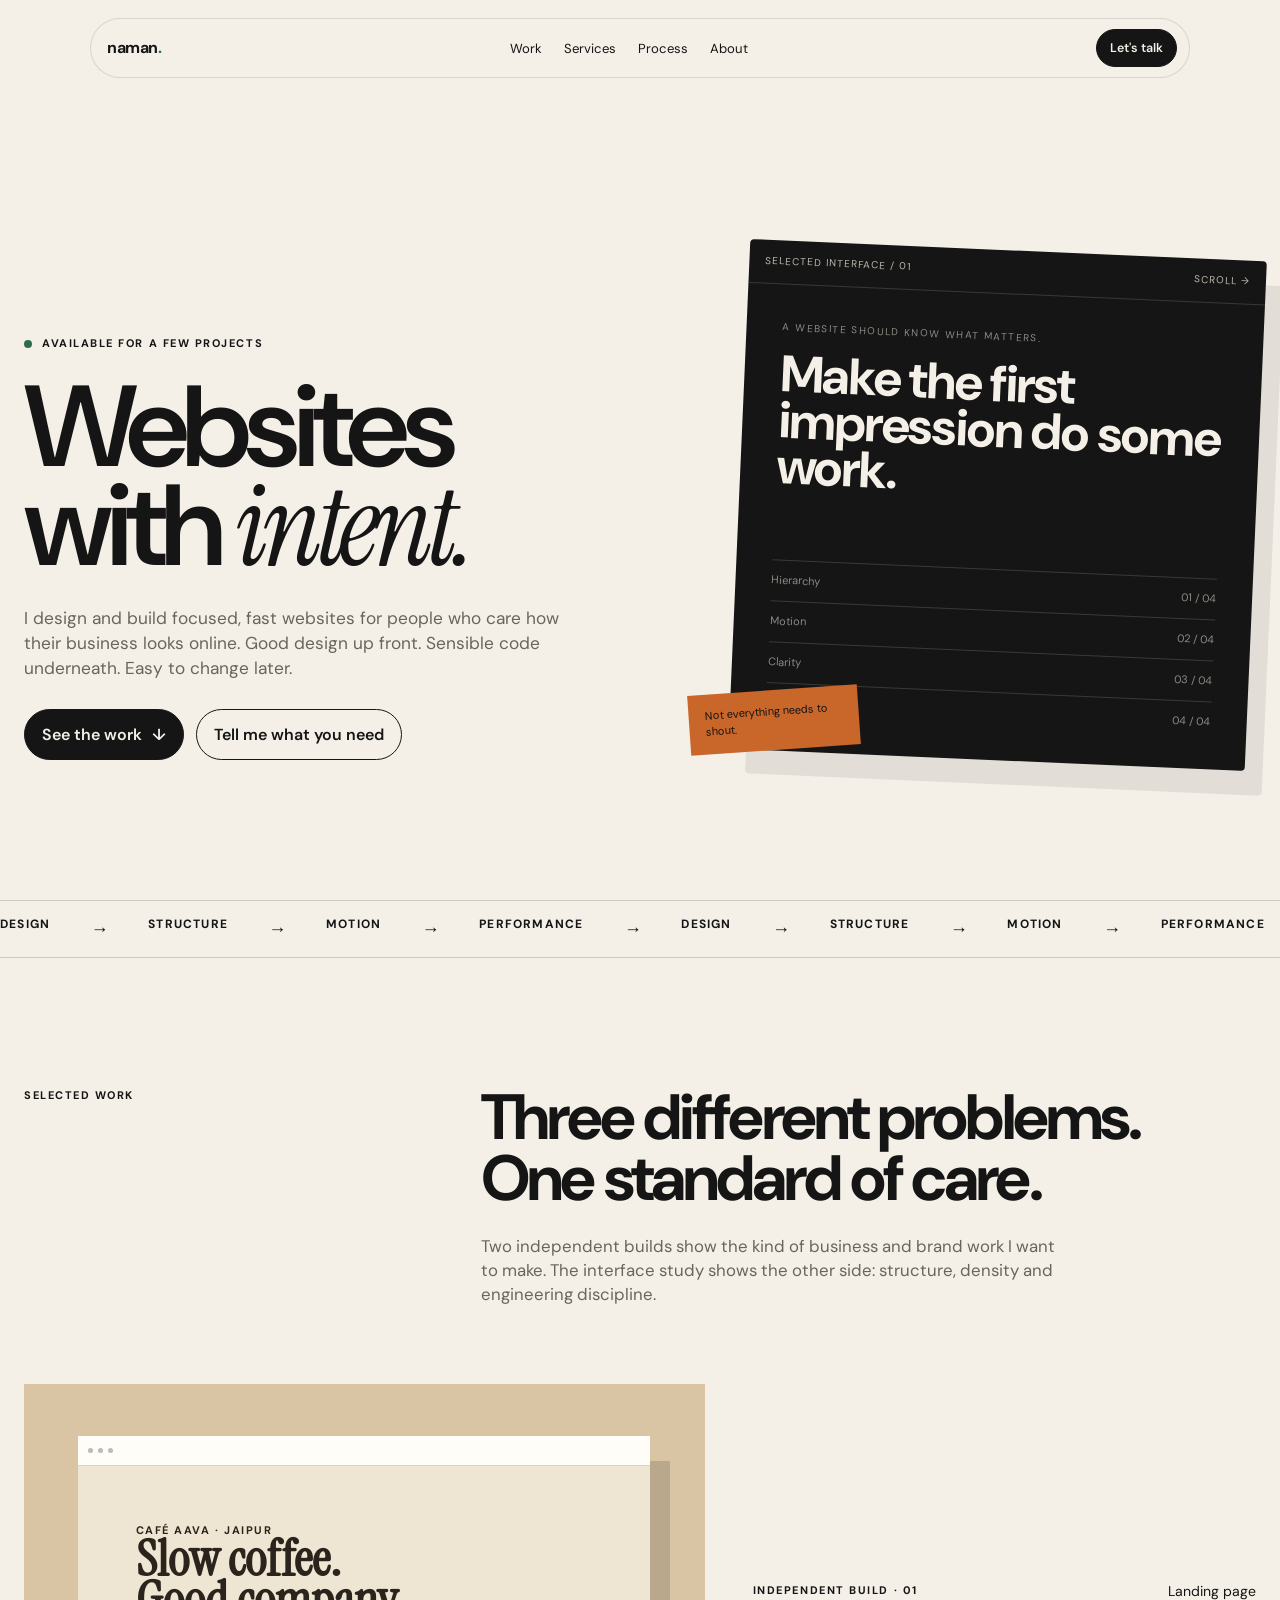
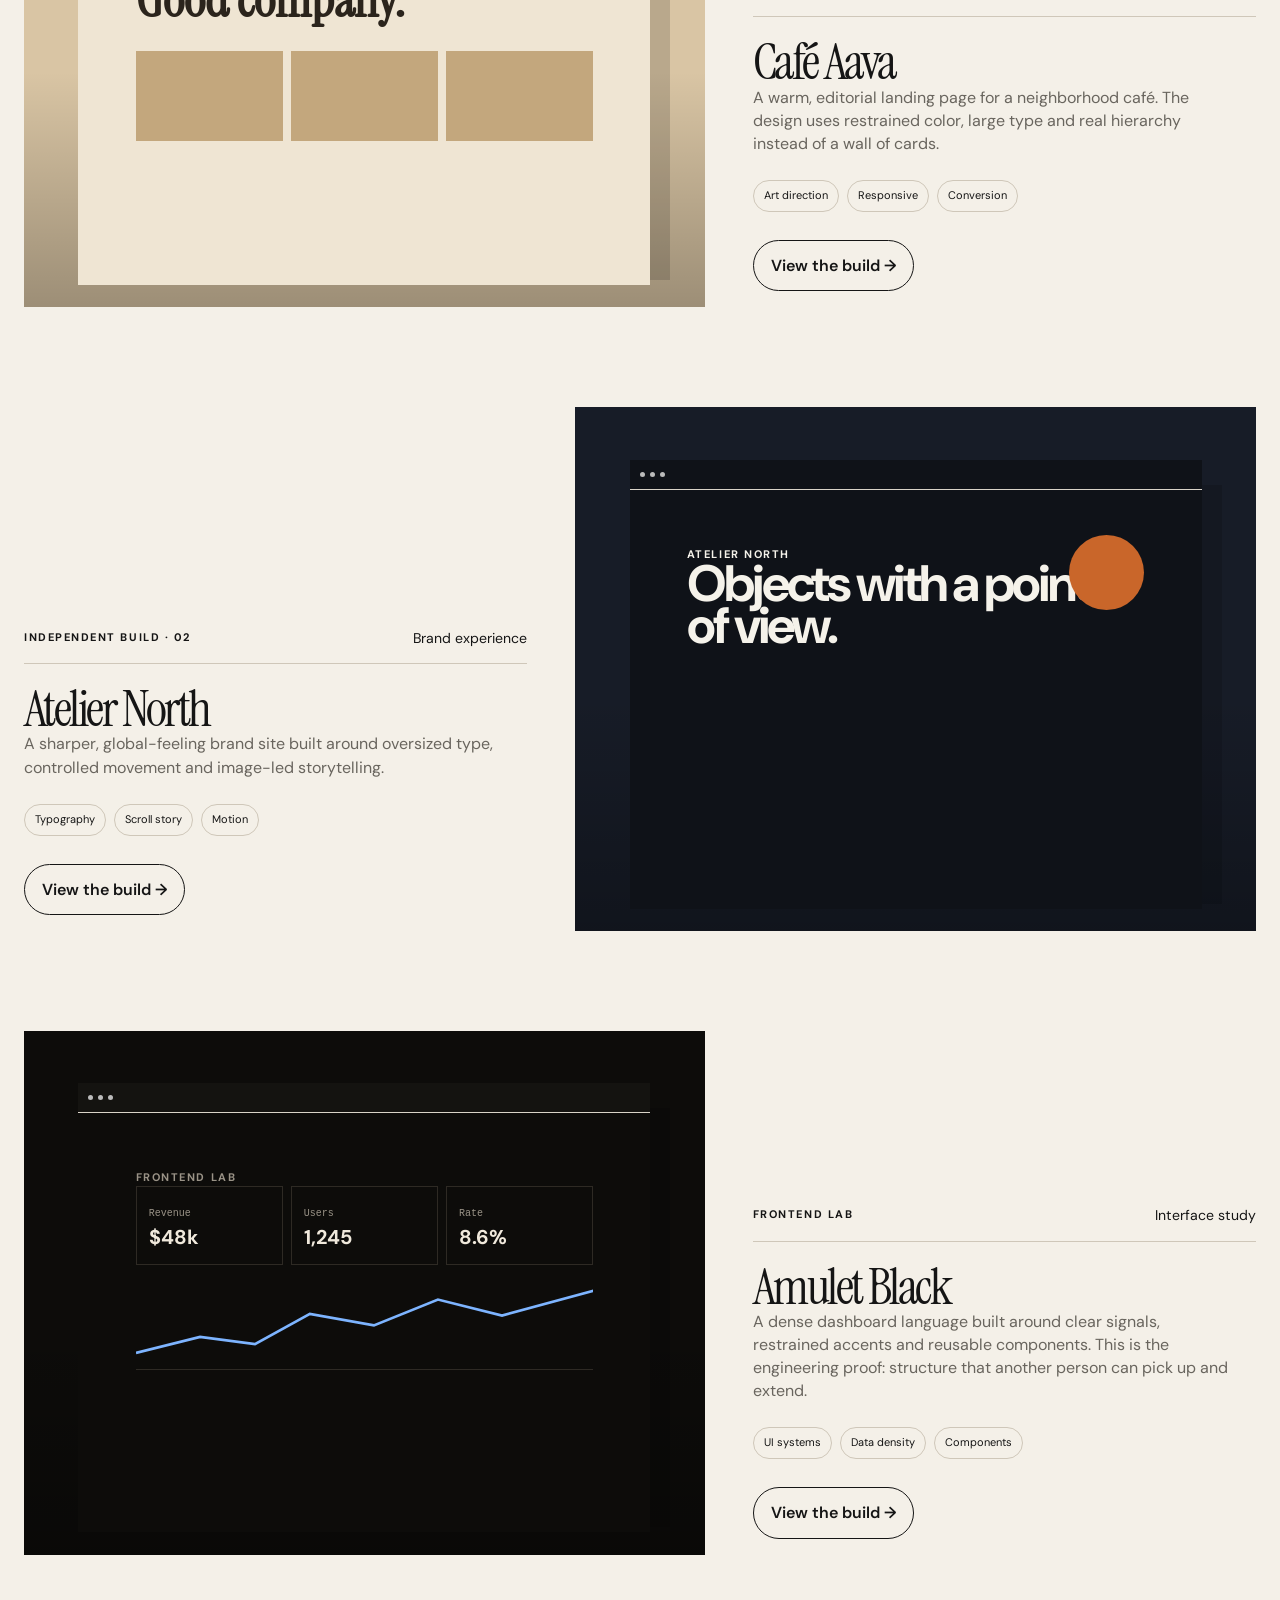
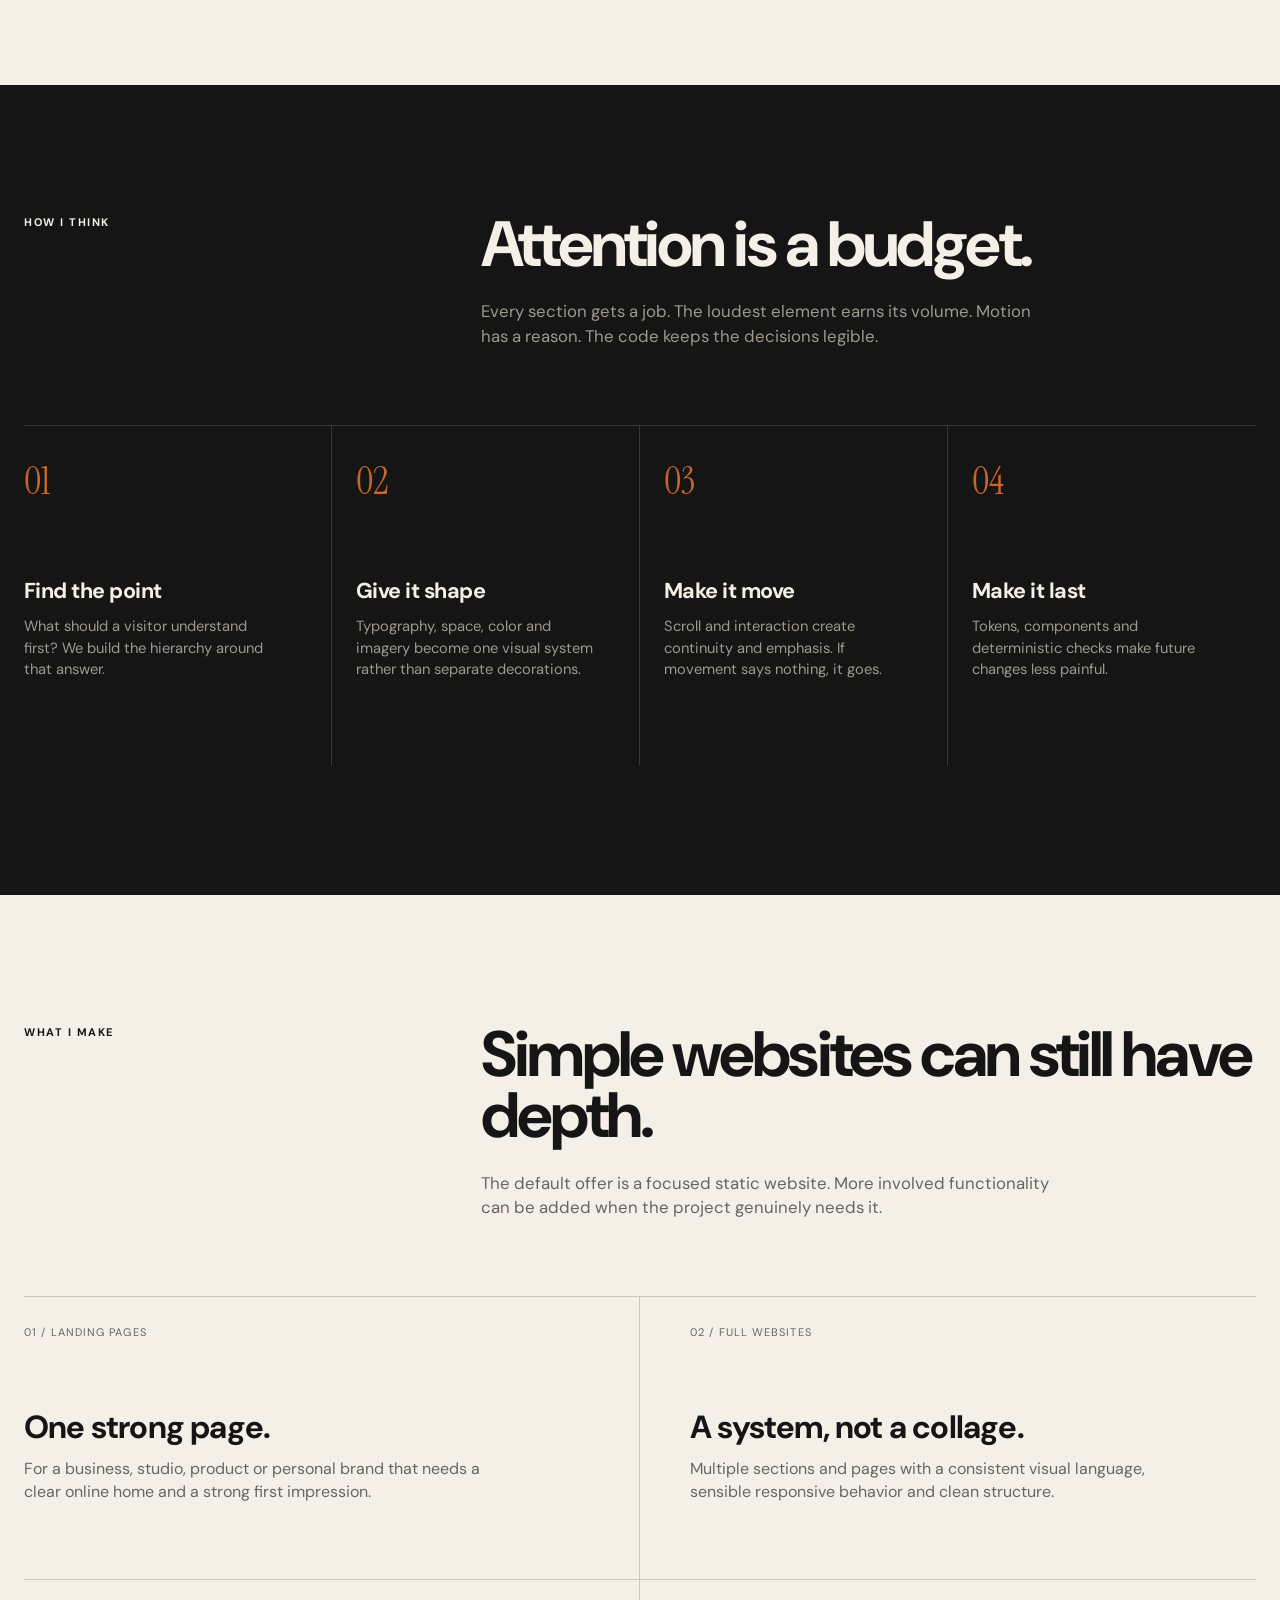
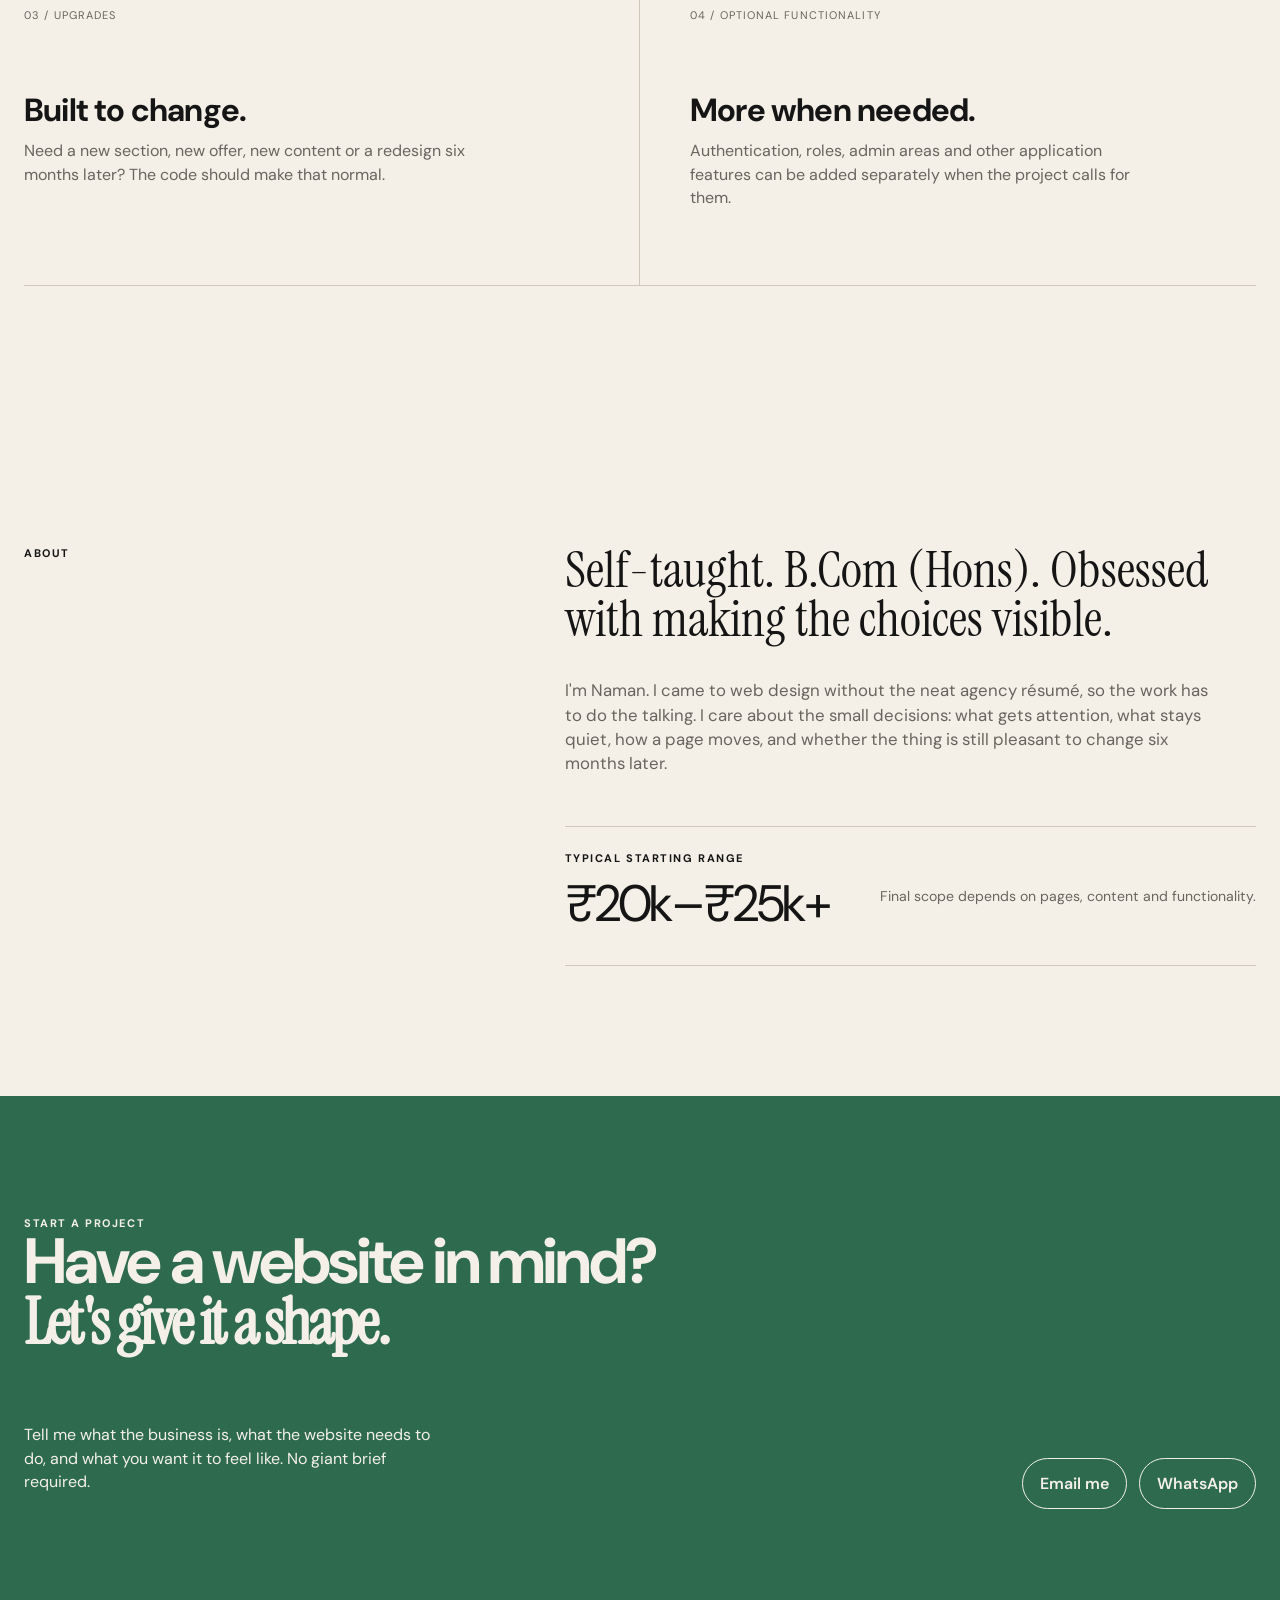
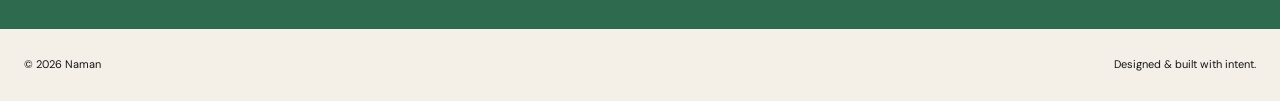
==== index.html @ ff025944 "Adopt portfolio v1; apply green/orange color system, focus styles; drop orb anti-pattern" ====
<!doctype html>
<html lang="en">
<head>
<meta charset="utf-8"><meta name="viewport" content="width=device-width,initial-scale=1">
<meta name="description" content="Naman designs and builds modern websites for real businesses.">
<title>Naman — Websites with intent.</title>
<link rel="stylesheet" href="assets/site.css">
</head>
<body>
<nav class="nav">
  <a class="brand" href="#">naman<span>.</span></a>
  <div class="nav-links"><a href="#work">Work</a><a href="#services">Services</a><a href="#process">Process</a><a href="#about">About</a></div>
  <a class="btn fill nav-cta" href="#contact">Let's talk</a>
</nav>

<main>
<section class="hero">
  <div class="container hero-grid">
    <div class="hero-copy reveal">
      <div class="hero-kicker eyebrow"><span class="kicker-dot"></span> Available for a few projects</div>
      <div class="display">Websites with <em class="serif">intent.</em></div>
      <p>I design and build focused, fast websites for people who care how their business looks online. Good design up front. Sensible code underneath. Easy to change later.</p>
      <div class="hero-actions"><a class="btn fill" href="#work">See the work <span>↓</span></a><a class="btn" href="#contact">Tell me what you need</a></div>
    </div>
    <div class="hero-art reveal">
      <div class="art-frame">
        <div class="art-top"><span>Selected interface / 01</span><span>scroll →</span></div>
        <div class="art-main">
          <div class="tiny">A website should know what matters.</div>
          <h3>Make the first impression do some work.</h3>
          <div class="art-line"></div><div class="art-row"><span>Hierarchy</span><span>01 / 04</span></div>
          <div class="art-line"></div><div class="art-row"><span>Motion</span><span>02 / 04</span></div>
          <div class="art-line"></div><div class="art-row"><span>Clarity</span><span>03 / 04</span></div>
          <div class="art-line"></div><div class="art-row"><span>Maintainability</span><span>04 / 04</span></div>
        </div>
        </div>
      <div class="art-note">Not everything needs to shout.</div>
    </div>
  </div>
</section>

<div class="marquee"><div class="marquee-track">
<strong>Design</strong><i>→</i><strong>Structure</strong><i>→</i><strong>Motion</strong><i>→</i><strong>Performance</strong><i>→</i><strong>Design</strong><i>→</i><strong>Structure</strong><i>→</i><strong>Motion</strong><i>→</i><strong>Performance</strong><i>→</i>
</div></div>

<section id="work" class="section">
  <div class="container">
    <div class="section-head reveal">
      <div><div class="eyebrow">Selected work</div></div>
      <div><h2>Three different problems. One standard of care.</h2><p>Two independent builds show the kind of business and brand work I want to make. The interface study shows the other side: structure, density and engineering discipline.</p></div>
    </div>

    <div class="work-list">
      <article class="work reveal">
        <div class="work-visual cafe">
          <div class="browser">
            <div class="browser-top"><b></b><b></b><b></b></div>
            <div class="browser-body">
              <div class="eyebrow">Café Aava · Jaipur</div>
              <h4>Slow coffee.<br>Good company.</h4>
              <div class="cafe-card-row"><div class="cafe-card"></div><div class="cafe-card"></div><div class="cafe-card"></div></div>
            </div>
          </div>
        </div>
        <div>
          <div class="work-meta"><span class="eyebrow">Independent build · 01</span><span class="small">Landing page</span></div>
          <div class="work-title serif">Café Aava</div>
          <p class="work-copy">A warm, editorial landing page for a neighborhood café. The design uses restrained color, large type and real hierarchy instead of a wall of cards.</p>
          <div class="work-tags"><span class="tag">Art direction</span><span class="tag">Responsive</span><span class="tag">Conversion</span></div>
          <p style="margin-top:28px"><a class="btn" href="showcases/cafe-aava/">View the build →</a></p>
        </div>
      </article>

      <article class="work reveal">
        <div class="work-visual atelier">
          <div class="browser">
            <div class="browser-top"><b></b><b></b><b></b></div>
            <div class="browser-body">
              <div class="eyebrow">Atelier North</div>
              <h4>Objects with a point of view.</h4>
              <div class="atelier-shape"></div>
            </div>
          </div>
        </div>
        <div>
          <div class="work-meta"><span class="eyebrow">Independent build · 02</span><span class="small">Brand experience</span></div>
          <div class="work-title serif">Atelier North</div>
          <p class="work-copy">A sharper, global-feeling brand site built around oversized type, controlled movement and image-led storytelling.</p>
          <div class="work-tags"><span class="tag">Typography</span><span class="tag">Scroll story</span><span class="tag">Motion</span></div>
          <p style="margin-top:28px"><a class="btn" href="showcases/atelier-north/">View the build →</a></p>
        </div>
      </article>

      <article class="work reveal">
        <div class="work-visual lab">
          <div class="browser">
            <div class="browser-top"><b></b><b></b><b></b></div>
            <div class="browser-body">
              <div class="eyebrow" style="color:#9a9387">Frontend Lab</div>
              <div class="kpi-row"><div class="kpi"><span>Revenue</span><b>$48k</b></div><div class="kpi"><span>Users</span><b>1,245</b></div><div class="kpi"><span>Rate</span><b>8.6%</b></div></div>
              <div class="chart"><svg viewBox="0 0 500 100" preserveAspectRatio="none"><polyline points="0,82 70,64 130,72 190,38 260,51 330,22 400,40 500,12" fill="none" stroke="#7db4ff" stroke-width="3"/></svg></div>
            </div>
          </div>
        </div>
        <div>
          <div class="work-meta"><span class="eyebrow">Frontend Lab</span><span class="small">Interface study</span></div>
          <div class="work-title serif">Amulet Black</div>
          <p class="work-copy">A dense dashboard language built around clear signals, restrained accents and reusable components. This is the engineering proof: structure that another person can pick up and extend.</p>
          <div class="work-tags"><span class="tag">UI systems</span><span class="tag">Data density</span><span class="tag">Components</span></div>
          <p style="margin-top:28px"><a class="btn" href="showcases/frontend-lab/">View the build →</a></p>
        </div>
      </article>
    </div>
  </div>
</section>

<section class="process">
  <div class="container">
    <div class="section-head reveal"><div><div class="eyebrow">How I think</div></div><div><h2>Attention is a budget.</h2><p>Every section gets a job. The loudest element earns its volume. Motion has a reason. The code keeps the decisions legible.</p></div></div>
    <div class="process-grid stagger">
      <div class="process-step"><div class="process-no">01</div><h3>Find the point</h3><p>What should a visitor understand first? We build the hierarchy around that answer.</p></div>
      <div class="process-step"><div class="process-no">02</div><h3>Give it shape</h3><p>Typography, space, color and imagery become one visual system rather than separate decorations.</p></div>
      <div class="process-step"><div class="process-no">03</div><h3>Make it move</h3><p>Scroll and interaction create continuity and emphasis. If movement says nothing, it goes.</p></div>
      <div class="process-step"><div class="process-no">04</div><h3>Make it last</h3><p>Tokens, components and deterministic checks make future changes less painful.</p></div>
    </div>
  </div>
</section>

<section id="services" class="section">
  <div class="container">
    <div class="section-head reveal"><div><div class="eyebrow">What I make</div></div><div><h2>Simple websites can still have depth.</h2><p>The default offer is a focused static website. More involved functionality can be added when the project genuinely needs it.</p></div></div>
    <div class="services reveal">
      <div class="service"><div class="service-index">01 / LANDING PAGES</div><h3>One strong page.</h3><p>For a business, studio, product or personal brand that needs a clear online home and a strong first impression.</p></div>
      <div class="service"><div class="service-index">02 / FULL WEBSITES</div><h3>A system, not a collage.</h3><p>Multiple sections and pages with a consistent visual language, sensible responsive behavior and clean structure.</p></div>
      <div class="service"><div class="service-index">03 / UPGRADES</div><h3>Built to change.</h3><p>Need a new section, new offer, new content or a redesign six months later? The code should make that normal.</p></div>
      <div class="service"><div class="service-index">04 / OPTIONAL FUNCTIONALITY</div><h3>More when needed.</h3><p>Authentication, roles, admin areas and other application features can be added separately when the project calls for them.</p></div>
    </div>
  </div>
</section>

<section id="about" class="section">
  <div class="container about reveal">
    <div><div class="eyebrow">About</div></div>
    <div>
      <div class="about-note">Self-taught. B.Com (Hons). Obsessed with making the choices visible.</div>
      <p style="margin-top:35px;max-width:650px;color:var(--muted);font-size:1.05rem">I'm Naman. I came to web design without the neat agency résumé, so the work has to do the talking. I care about the small decisions: what gets attention, what stays quiet, how a page moves, and whether the thing is still pleasant to change six months later.</p>
      <div class="pricing-line"><div><div class="eyebrow">Typical starting range</div><div class="price">₹20k–₹25k+</div></div><div class="small muted">Final scope depends on pages, content and functionality.</div></div>
    </div>
  </div>
</section>

<section id="contact" class="contact">
  <div class="container">
    <div class="eyebrow">Start a project</div>
    <h2>Have a website in mind?<br><span class="serif">Let's give it a shape.</span></h2>
    <div class="contact-row">
      <p>Tell me what the business is, what the website needs to do, and what you want it to feel like. No giant brief required.</p>
      <div class="hero-actions"><a class="btn" href="mailto:YOUR_EMAIL@example.com">Email me</a><a class="btn" href="https://wa.me/YOUR_NUMBER">WhatsApp</a></div>
    </div>
  </div>
</section>
</main>
<footer class="footer container"><span>© 2026 Naman</span><span>Designed & built with intent.</span></footer>
<script src="assets/site.js"></script>
</body></html>
---- assets/site.css ----
@import url('https://fonts.googleapis.com/css2?family=DM+Sans:wght@400;500;600;700&family=Instrument+Serif:ital@0;1&display=swap');

:root{
  --paper:#f4f0e8;
  --paper-2:#ebe5da;
  --ink:#151515;
  --muted:#69655e;
  --line:#cfc7b9;
  --accent:#2e6b4e;      /* green — primary accent */
  --accent-2:#c9662a;   /* orange — reserved for small, primary moments */
  
  
  --white:#fffdf8;
  --max:1240px;
  --ease:cubic-bezier(.22,1,.36,1);
}

*{box-sizing:border-box}
html{scroll-behavior:smooth}
body{margin:0;background:var(--paper);color:var(--ink);font-family:"DM Sans",system-ui,sans-serif;line-height:1.45}
body::selection{background:var(--ink);color:var(--paper)}
a{color:inherit;text-decoration:none}
img{max-width:100%;display:block}
button{font:inherit}
.container{width:min(calc(100% - 48px),var(--max));margin:auto}
.eyebrow{font-size:11px;letter-spacing:.14em;text-transform:uppercase;font-weight:700}
.serif{font-family:"Instrument Serif",Georgia,serif}
.display{font-size:clamp(4rem,9vw,9rem);line-height:.86;letter-spacing:-.055em;font-weight:600}
.display em{font-weight:400}
h1,h2,h3,p{margin-top:0}
h2{font-size:clamp(2.3rem,5vw,5rem);line-height:.95;letter-spacing:-.045em;margin-bottom:24px}
h3{font-size:1.35rem;line-height:1.05;letter-spacing:-.025em}
.muted{color:var(--muted)}
.small{font-size:.88rem}
.rule{height:1px;background:var(--line)}
.btn{display:inline-flex;align-items:center;gap:10px;padding:13px 17px;border:1px solid var(--ink);border-radius:999px;font-weight:600;transition:transform .35s var(--ease),background .35s,color .35s}
.btn:hover{transform:translateY(-3px);background:var(--ink);color:var(--paper)}
.btn.fill{background:var(--ink);color:var(--paper)}
.btn.fill:hover{background:var(--accent);border-color:var(--accent)}
.nav{position:fixed;z-index:50;top:18px;left:50%;transform:translateX(-50%);width:min(calc(100% - 32px),1100px);display:flex;align-items:center;justify-content:space-between;padding:10px 12px 10px 16px;background:rgba(244,240,232,.82);backdrop-filter:blur(14px);border:1px solid rgba(21,21,21,.12);border-radius:999px}
.brand{font-weight:700;letter-spacing:-.03em}
.brand span{color:var(--accent)}
.nav-links{display:flex;gap:22px;font-size:.82rem}
.nav-links a{position:relative}
.nav-links a::after{content:"";position:absolute;left:0;right:100%;bottom:-4px;height:1px;background:currentColor;transition:right .35s var(--ease)}
.nav-links a:hover::after{right:0}
.nav-cta{padding:9px 13px;font-size:.78rem}

.hero{min-height:100svh;display:grid;align-items:end;padding:150px 0 70px;position:relative;overflow:hidden}
.hero-grid{display:grid;grid-template-columns:1.05fr .95fr;gap:60px;align-items:end}
.hero-copy{max-width:790px}
.hero-kicker{display:flex;align-items:center;gap:10px;margin-bottom:26px}
.kicker-dot{width:8px;height:8px;border-radius:50%;background:var(--accent)}
.hero-copy p{max-width:560px;font-size:1.08rem;color:var(--muted);margin:30px 0 28px}
.hero-actions{display:flex;gap:12px;flex-wrap:wrap}
.hero-art{min-height:540px;position:relative}
.art-frame{position:absolute;inset:30px 0 0 40px;background:var(--ink);border-radius:4px;transform:rotate(2.5deg);overflow:hidden;box-shadow:18px 24px 0 rgba(21,21,21,.08)}
.art-frame::before{content:"";position:absolute;inset:0;background:linear-gradient(120deg,transparent 25%,rgba(255,255,255,.08) 45%,transparent 65%);transform:translateX(-100%);animation:sheen 7s infinite}
@keyframes sheen{45%,100%{transform:translateX(120%)}}
.art-top{height:44px;border-bottom:1px solid #383838;display:flex;align-items:center;justify-content:space-between;padding:0 16px;color:#bdb8ad;font-size:10px;letter-spacing:.1em;text-transform:uppercase}
.art-main{padding:36px}
.art-main .tiny{color:#8d8a83;font-size:10px;letter-spacing:.14em;text-transform:uppercase}
.art-main h3{color:#f4f0e8;font-size:clamp(2rem,4vw,4.2rem);line-height:.9;margin:16px 0 70px;max-width:460px}
.art-line{height:1px;background:#3a3936;margin:12px 0}
.art-row{display:flex;justify-content:space-between;color:#8d8a83;font-size:11px}
.art-note{position:absolute;left:-10px;bottom:10px;background:var(--accent-2);padding:14px 16px;font-size:11px;max-width:170px;transform:rotate(-4deg)}

.marquee{border-top:1px solid var(--line);border-bottom:1px solid var(--line);overflow:hidden;white-space:nowrap}
.marquee-track{display:inline-flex;gap:40px;padding:15px 0;animation:marquee 22s linear infinite}
.marquee strong{font-size:12px;letter-spacing:.1em;text-transform:uppercase}
.marquee i{font-family:"Instrument Serif";font-size:18px}
@keyframes marquee{to{transform:translateX(-50%)}}

.section{padding:130px 0}
.section-head{display:grid;grid-template-columns:.7fr 1.3fr;gap:40px;margin-bottom:60px}
.section-head p{max-width:580px;color:var(--muted);font-size:1.05rem}
.work-list{display:grid;gap:100px}
.work{display:grid;grid-template-columns:1.15fr .85fr;gap:48px;align-items:end}
.work:nth-child(even){grid-template-columns:.85fr 1.15fr}
.work:nth-child(even) .work-visual{order:2}
.work-visual{aspect-ratio:1.3/1;background:var(--ink);position:relative;overflow:hidden}
.work-visual.cafe{background:#d9c5a4}
.work-visual.atelier{background:#171c27}
.work-visual.lab{background:#0d0c0a}
.work-visual::after{content:"";position:absolute;inset:0;background:linear-gradient(to bottom,transparent 55%,rgba(0,0,0,.28))}
.work-meta{display:flex;justify-content:space-between;align-items:center;border-bottom:1px solid var(--line);padding-bottom:15px;margin-bottom:22px}
.work-title{font-size:clamp(2rem,4vw,4.2rem);line-height:.9;letter-spacing:-.05em}
.work-copy{max-width:480px;color:var(--muted)}
.work-tags{display:flex;gap:8px;flex-wrap:wrap;margin-top:25px}
.tag{border:1px solid var(--line);padding:7px 10px;font-size:11px;border-radius:999px}
.browser{position:absolute;inset:10% 8%;background:var(--white);box-shadow:20px 25px 0 rgba(0,0,0,.15);z-index:2}
.browser-top{height:30px;border-bottom:1px solid #d9d3c8;display:flex;align-items:center;gap:5px;padding:0 10px}
.browser-top b{width:5px;height:5px;border-radius:50%;background:#bbb}
.browser-body{padding:10%}
.cafe .browser-body{background:#efe5d3;height:100%;color:#2b241c}
.cafe .browser-body h4{font-family:"Instrument Serif";font-size:clamp(2.2rem,4vw,4.5rem);line-height:.8;max-width:300px;margin:0 0 30px}
.cafe-card-row{display:grid;grid-template-columns:repeat(3,1fr);gap:8px}
.cafe-card{height:90px;background:#c3a77d}
.atelier .browser{background:#0f1218;color:#f5f2ea}
.atelier .browser-body{height:100%;background:#0f1218}
.atelier .browser-body h4{font-size:clamp(2.2rem,4vw,4.5rem);line-height:.82;letter-spacing:-.06em;max-width:420px;margin:0 0 25px}
.atelier-shape{width:75px;height:75px;border-radius:50%;background:var(--accent-2);position:absolute;right:10%;top:18%}
.lab .browser{background:#141310;color:#f0e9dc}
.lab .browser-body{height:100%;background:#0d0c0a}
.kpi-row{display:grid;grid-template-columns:repeat(3,1fr);gap:8px}
.kpi{border:1px solid #2e2a24;padding:12px}.kpi b{display:block;font-size:20px}.kpi span{font:10px monospace;color:#9a9387}
.chart{height:90px;border-bottom:1px solid #2e2a24;position:relative;margin-top:15px}
.chart svg{width:100%;height:100%}

.process{background:var(--ink);color:var(--paper);padding:130px 0}
.process .section-head p,.process .muted{color:#9d998f}
.process-grid{display:grid;grid-template-columns:repeat(4,1fr);border-top:1px solid #3a3834}
.process-step{padding:28px 24px 70px 0;border-right:1px solid #3a3834}
.process-step:not(:first-child){padding-left:24px}
.process-step:last-child{border-right:0}
.process-no{font-family:"Instrument Serif";font-size:2.4rem;color:var(--accent-2);margin-bottom:70px}
.process-step h3{margin-bottom:14px}
.process-step p{color:#9d998f;font-size:.92rem;max-width:240px}

.services{display:grid;grid-template-columns:1fr 1fr;border-top:1px solid var(--line)}
.service{padding:28px 0 60px;border-bottom:1px solid var(--line)}
.service:nth-child(odd){padding-right:50px;border-right:1px solid var(--line)}
.service:nth-child(even){padding-left:50px}
.service-index{font-size:11px;letter-spacing:.1em;color:var(--muted);margin-bottom:70px}
.service h3{font-size:2rem;margin-bottom:12px}
.service p{max-width:460px;color:var(--muted)}

.about{display:grid;grid-template-columns:.8fr 1.2fr;gap:80px;align-items:start}
.about-note{font-family:"Instrument Serif";font-size:clamp(2rem,4vw,4rem);line-height:.95}
.pricing-line{margin-top:50px;padding:24px 0;border-top:1px solid var(--line);border-bottom:1px solid var(--line);display:flex;justify-content:space-between;gap:30px;align-items:center}
.price{font-size:clamp(2rem,4vw,3.5rem);letter-spacing:-.05em}

.contact{background:var(--accent);color:var(--paper);padding:120px 0}
.contact h2{max-width:900px}
.contact-row{display:flex;justify-content:space-between;align-items:end;gap:30px;margin-top:70px}
.contact-row p{max-width:430px}
.contact .btn{border-color:var(--paper)}
.contact .btn:hover{background:var(--paper);color:var(--accent)}

.footer{padding:28px 0;font-size:11px;display:flex;justify-content:space-between;gap:20px}

.reveal{opacity:0;transform:translateY(28px);transition:opacity .8s var(--ease),transform .8s var(--ease)}
.reveal.in{opacity:1;transform:none}
.stagger>*{opacity:0;transform:translateY(20px);transition:opacity .7s var(--ease),transform .7s var(--ease)}
.stagger.in>*{opacity:1;transform:none}
.stagger.in>*:nth-child(2){transition-delay:.08s}.stagger.in>*:nth-child(3){transition-delay:.16s}.stagger.in>*:nth-child(4){transition-delay:.24s}

@media (max-width:900px){
  .nav-links{display:none}
  .container{width:min(calc(100% - 30px),var(--max))}
  .hero{padding-top:120px}
  .hero-grid,.work,.work:nth-child(even),.section-head,.about{grid-template-columns:1fr;gap:40px}
  .hero-art{min-height:430px}
  .work:nth-child(even) .work-visual{order:initial}
  .process-grid{grid-template-columns:1fr 1fr}
  .process-step{border-bottom:1px solid #3a3834}
  .process-step:nth-child(2){border-right:0}
  .services{grid-template-columns:1fr}
  .service:nth-child(odd),.service:nth-child(even){padding:28px 0 50px;border-right:0}
  .contact-row{align-items:start;flex-direction:column}
}
@media (max-width:600px){
  .display{font-size:clamp(3.6rem,17vw,6rem)}
  .section,.process,.contact{padding:90px 0}
  .hero-art{min-height:350px}
  .art-main{padding:24px}.art-main h3{margin-bottom:50px}
  .work-list{gap:75px}
  .process-grid{grid-template-columns:1fr}
  .process-step,.process-step:not(:first-child){padding:22px 0 45px;border-right:0}
  .process-no{margin-bottom:45px}
  .pricing-line{align-items:start;flex-direction:column}
  .footer{flex-direction:column}
}
@media (prefers-reduced-motion:reduce){
  html{scroll-behavior:auto}
  *,*::before,*::after{animation-duration:.01ms!important;animation-iteration-count:1!important;transition-duration:.01ms!important}
  .reveal,.stagger>*{opacity:1;transform:none}
}

/* Accessibility — keyboard visibility (WCAG 2.2 focus appearance) */
:focus-visible{outline:2px solid var(--accent);outline-offset:3px;border-radius:2px}
.contact :focus-visible,.btn.fill:focus-visible{outline-color:var(--paper)}
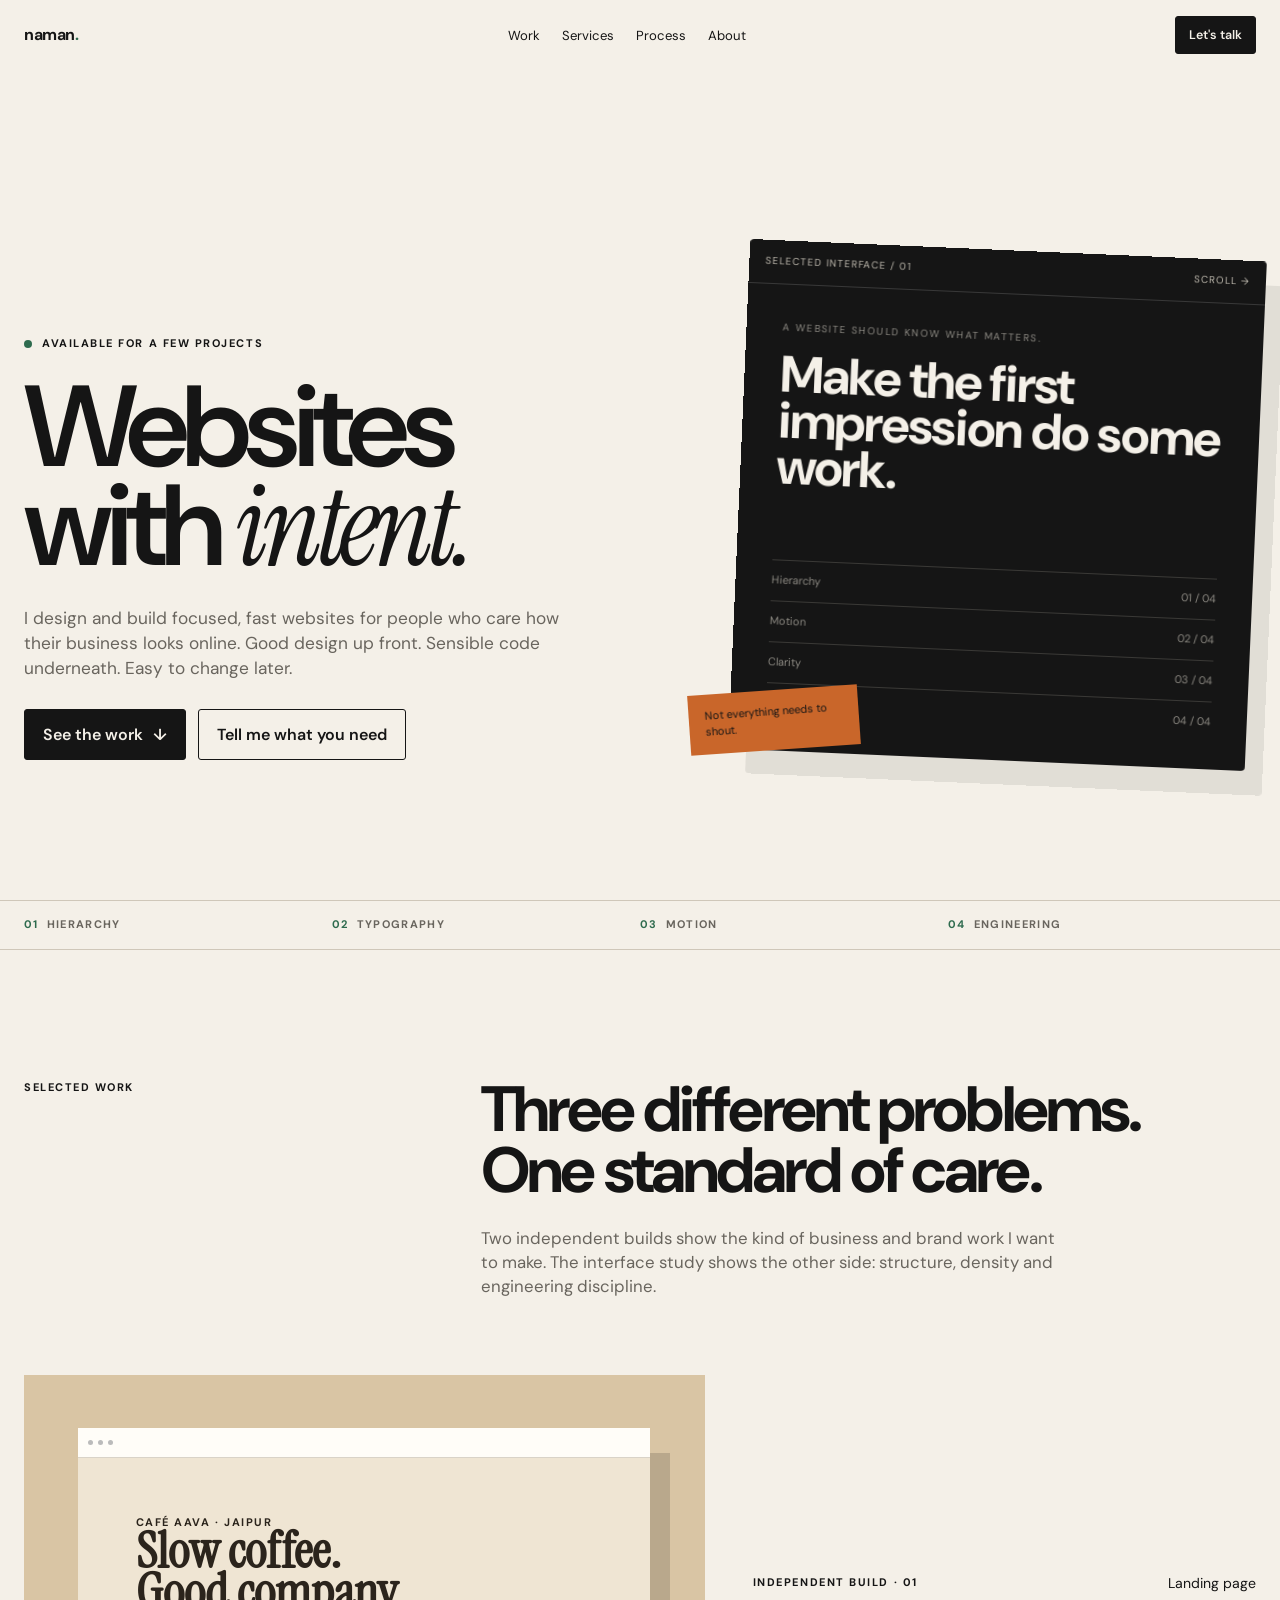
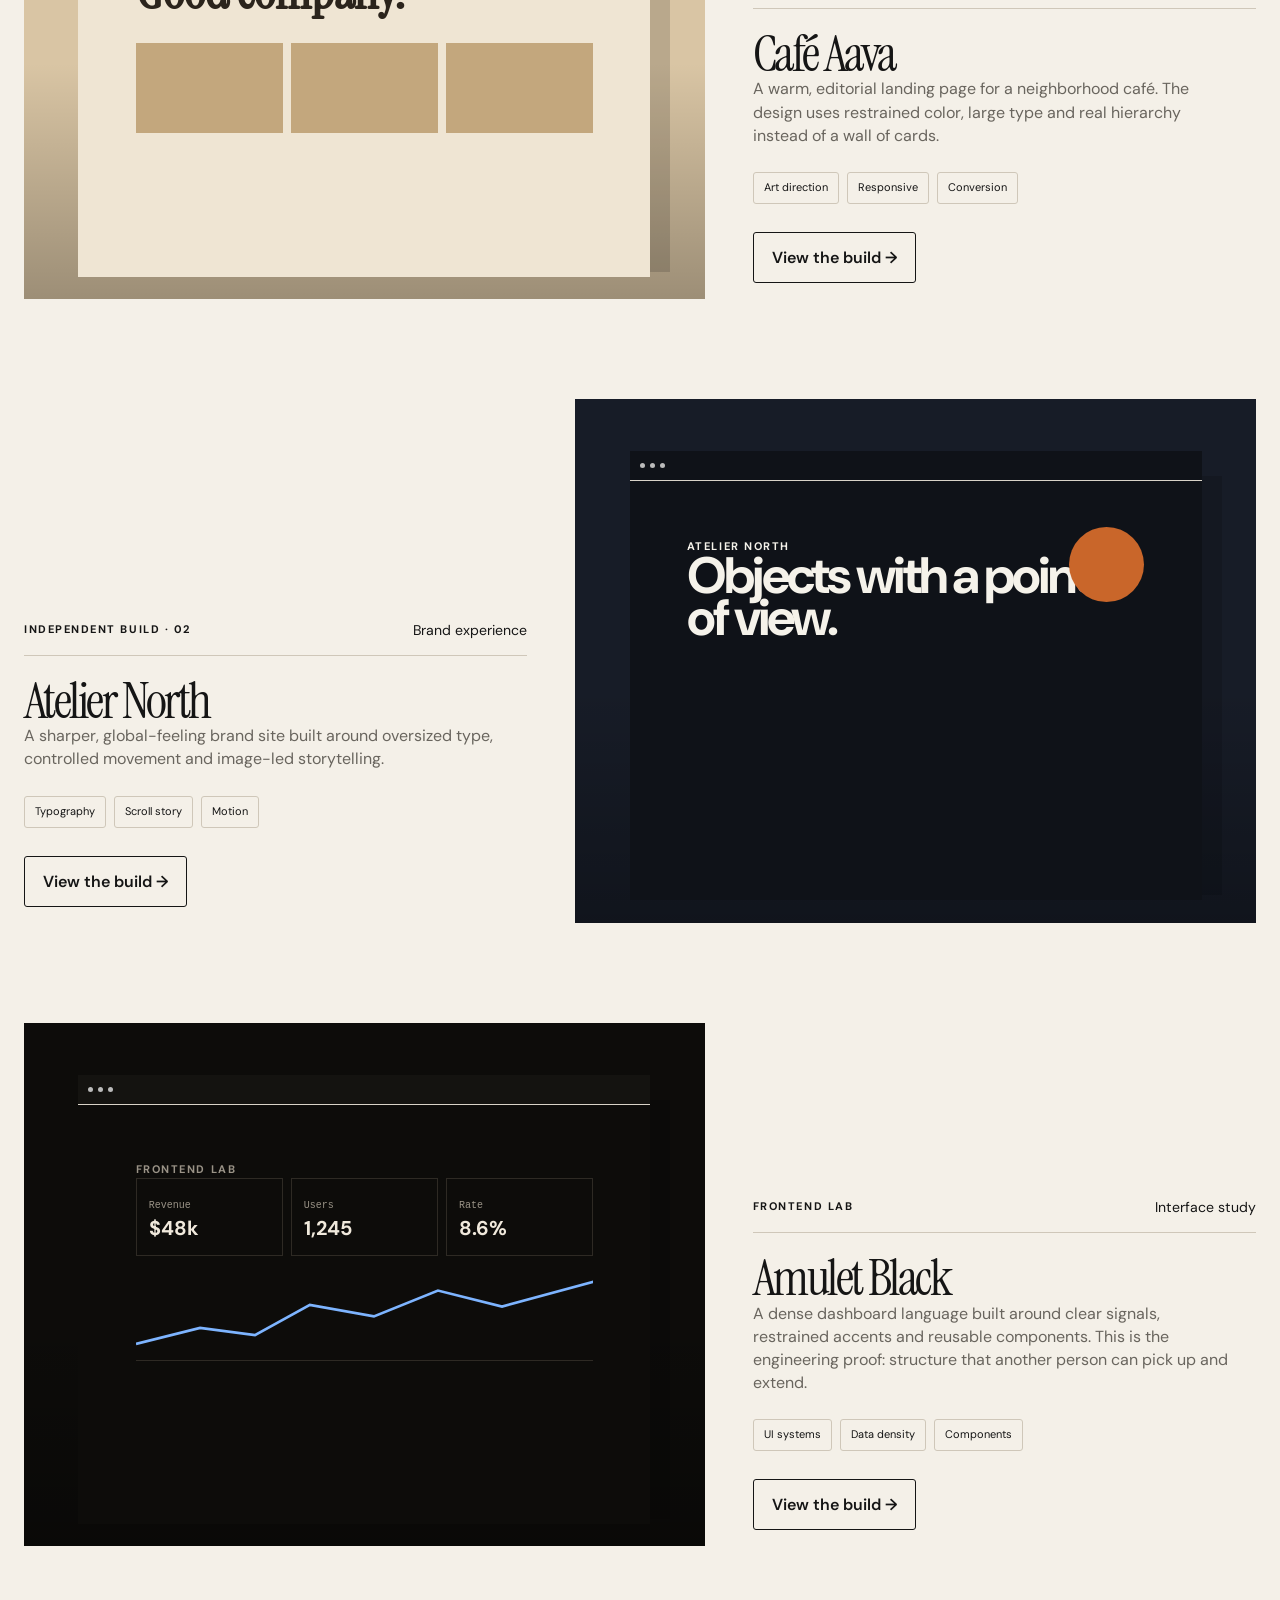
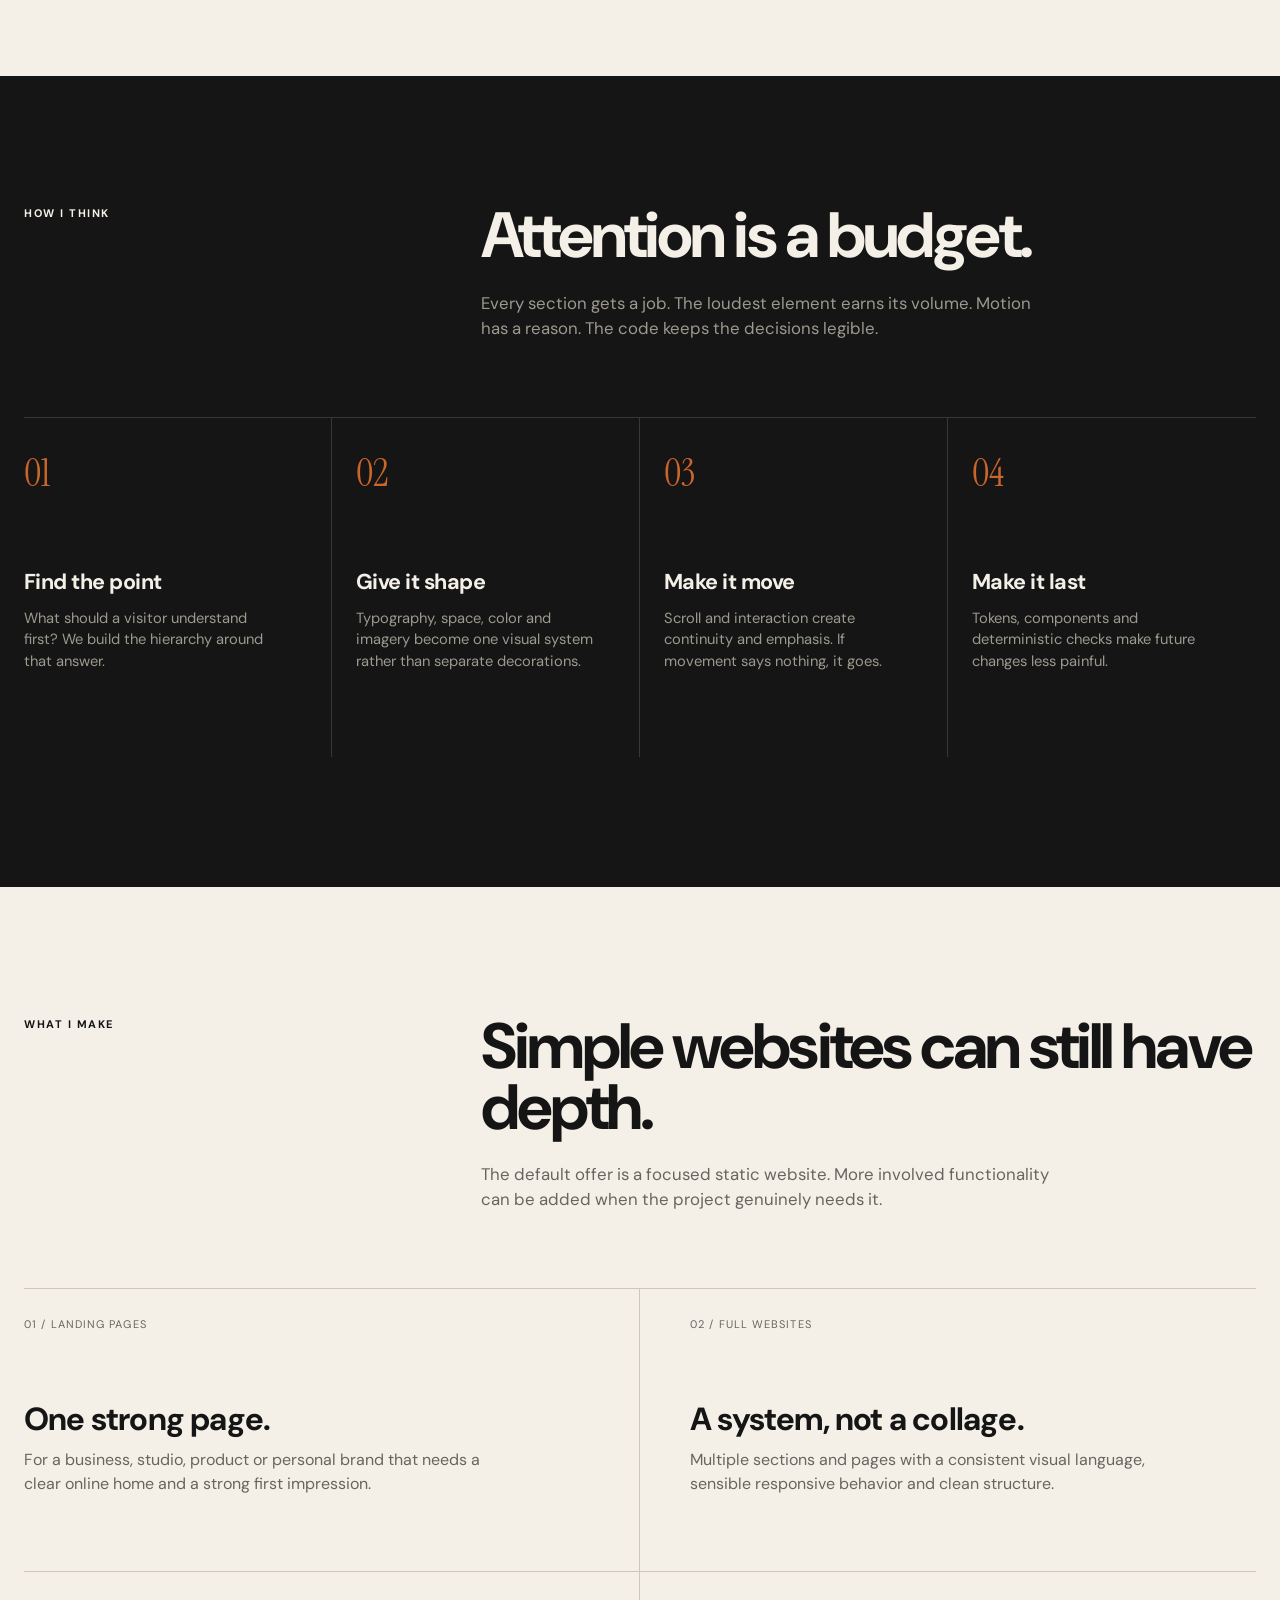
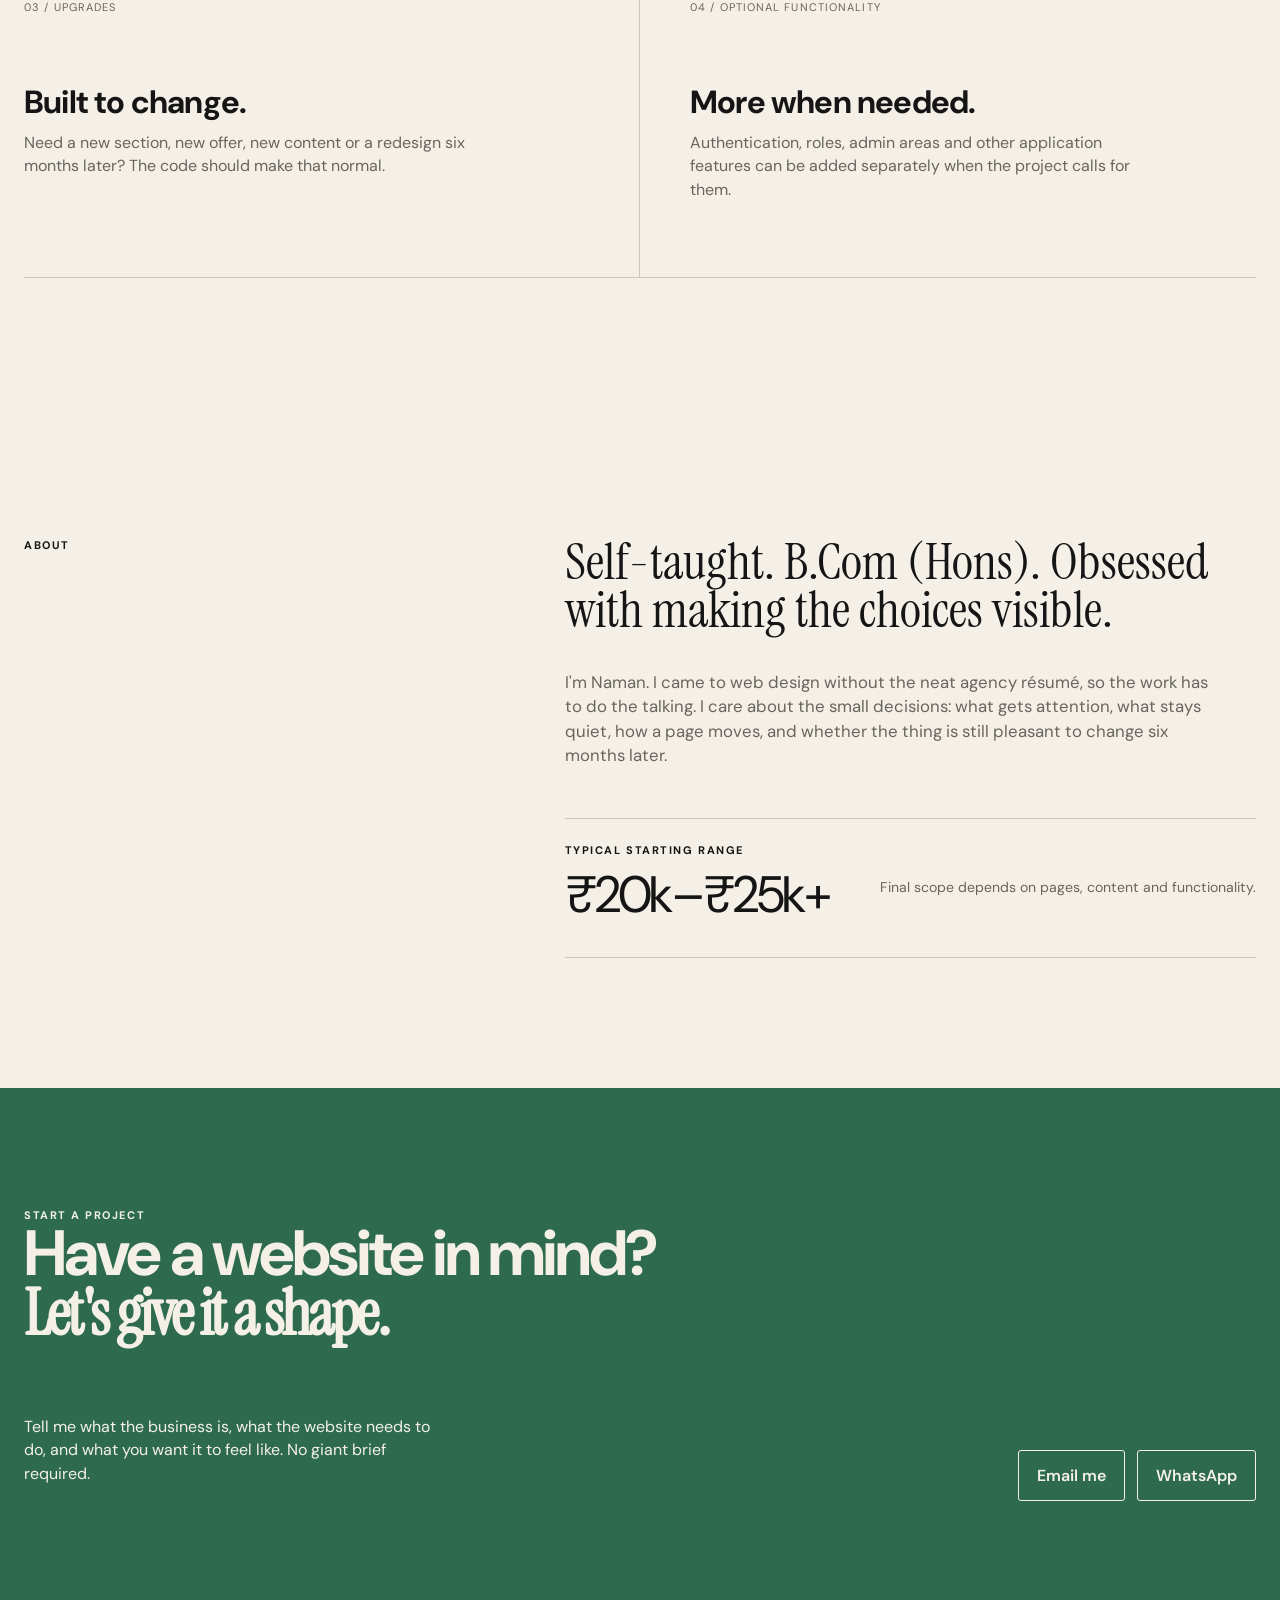
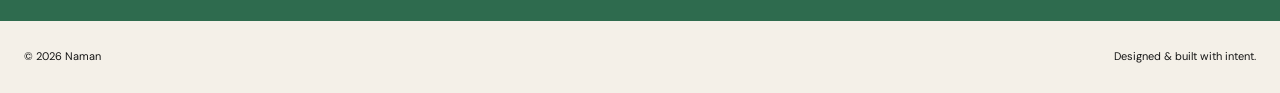
==== commit 912e0943: "Art-direction pass: solid masthead nav, sharp buttons, static orientation strip; scroll-driven motio" ====
--- a/index.html
+++ b/index.html
@@ -7,16 +7,19 @@
 <link rel="stylesheet" href="assets/site.css">
 </head>
 <body>
+<div class="progress" aria-hidden="true"></div>
 <nav class="nav">
+  <div class="container nav-inner">
   <a class="brand" href="#">naman<span>.</span></a>
   <div class="nav-links"><a href="#work">Work</a><a href="#services">Services</a><a href="#process">Process</a><a href="#about">About</a></div>
   <a class="btn fill nav-cta" href="#contact">Let's talk</a>
+  </div>
 </nav>
 
 <main>
 <section class="hero">
   <div class="container hero-grid">
-    <div class="hero-copy reveal">
+    <div class="hero-copy">
       <div class="hero-kicker eyebrow"><span class="kicker-dot"></span> Available for a few projects</div>
       <div class="display">Websites with <em class="serif">intent.</em></div>
       <p>I design and build focused, fast websites for people who care how their business looks online. Good design up front. Sensible code underneath. Easy to change later.</p>
@@ -39,8 +42,8 @@
   </div>
 </section>
 
-<div class="marquee"><div class="marquee-track">
-<strong>Design</strong><i>→</i><strong>Structure</strong><i>→</i><strong>Motion</strong><i>→</i><strong>Performance</strong><i>→</i><strong>Design</strong><i>→</i><strong>Structure</strong><i>→</i><strong>Motion</strong><i>→</i><strong>Performance</strong><i>→</i>
+<div class="statement"><div class="statement-track container" role="presentation">
+<span><b>01</b>Hierarchy</span><span><b>02</b>Typography</span><span><b>03</b>Motion</span><span><b>04</b>Engineering</span>
 </div></div>
 
 <section id="work" class="section">
--- a/assets/site.css
+++ b/assets/site.css
@@ -34,11 +34,13 @@
 .muted{color:var(--muted)}
 .small{font-size:.88rem}
 .rule{height:1px;background:var(--line)}
-.btn{display:inline-flex;align-items:center;gap:10px;padding:13px 17px;border:1px solid var(--ink);border-radius:999px;font-weight:600;transition:transform .35s var(--ease),background .35s,color .35s}
-.btn:hover{transform:translateY(-3px);background:var(--ink);color:var(--paper)}
+.btn{display:inline-flex;align-items:center;gap:10px;padding:13px 18px;border:1px solid var(--ink);border-radius:3px;font-weight:600;transition:transform .35s var(--ease),background .35s,color .35s}
+.btn:hover{transform:translateY(-2px);background:var(--ink);color:var(--paper)}
 .btn.fill{background:var(--ink);color:var(--paper)}
 .btn.fill:hover{background:var(--accent);border-color:var(--accent)}
-.nav{position:fixed;z-index:50;top:18px;left:50%;transform:translateX(-50%);width:min(calc(100% - 32px),1100px);display:flex;align-items:center;justify-content:space-between;padding:10px 12px 10px 16px;background:rgba(244,240,232,.82);backdrop-filter:blur(14px);border:1px solid rgba(21,21,21,.12);border-radius:999px}
+.nav{position:fixed;z-index:50;top:0;left:0;right:0;background:var(--paper);border-bottom:1px solid transparent;transition:border-color .4s var(--ease)}
+.nav.scrolled{border-bottom-color:var(--line)}
+.nav-inner{display:flex;align-items:center;justify-content:space-between;padding:16px 0}
 .brand{font-weight:700;letter-spacing:-.03em}
 .brand span{color:var(--accent)}
 .nav-links{display:flex;gap:22px;font-size:.82rem}
@@ -47,17 +49,21 @@
 .nav-links a:hover::after{right:0}
 .nav-cta{padding:9px 13px;font-size:.78rem}
 
+.progress{position:fixed;top:0;left:0;height:2px;width:0;background:var(--accent);z-index:60}
+
 .hero{min-height:100svh;display:grid;align-items:end;padding:150px 0 70px;position:relative;overflow:hidden}
 .hero-grid{display:grid;grid-template-columns:1.05fr .95fr;gap:60px;align-items:end}
 .hero-copy{max-width:790px}
+/* staged entrance: each hero element arrives in reading order */
+.hero-copy>*{opacity:0;transform:translateY(26px);transition:opacity .9s var(--ease),transform .9s var(--ease)}
+.hero-copy.in>*{opacity:1;transform:none}
+.hero-copy.in>*:nth-child(2){transition-delay:.1s}.hero-copy.in>*:nth-child(3){transition-delay:.2s}.hero-copy.in>*:nth-child(4){transition-delay:.3s}
 .hero-kicker{display:flex;align-items:center;gap:10px;margin-bottom:26px}
 .kicker-dot{width:8px;height:8px;border-radius:50%;background:var(--accent)}
 .hero-copy p{max-width:560px;font-size:1.08rem;color:var(--muted);margin:30px 0 28px}
 .hero-actions{display:flex;gap:12px;flex-wrap:wrap}
 .hero-art{min-height:540px;position:relative}
-.art-frame{position:absolute;inset:30px 0 0 40px;background:var(--ink);border-radius:4px;transform:rotate(2.5deg);overflow:hidden;box-shadow:18px 24px 0 rgba(21,21,21,.08)}
-.art-frame::before{content:"";position:absolute;inset:0;background:linear-gradient(120deg,transparent 25%,rgba(255,255,255,.08) 45%,transparent 65%);transform:translateX(-100%);animation:sheen 7s infinite}
-@keyframes sheen{45%,100%{transform:translateX(120%)}}
+.art-frame{position:absolute;inset:30px 0 0 40px;background:var(--ink);border-radius:4px;transform:rotate(2.5deg);overflow:hidden;box-shadow:18px 24px 0 rgba(21,21,21,.08);will-change:transform}
 .art-top{height:44px;border-bottom:1px solid #383838;display:flex;align-items:center;justify-content:space-between;padding:0 16px;color:#bdb8ad;font-size:10px;letter-spacing:.1em;text-transform:uppercase}
 .art-main{padding:36px}
 .art-main .tiny{color:#8d8a83;font-size:10px;letter-spacing:.14em;text-transform:uppercase}
@@ -66,16 +72,20 @@
 .art-row{display:flex;justify-content:space-between;color:#8d8a83;font-size:11px}
 .art-note{position:absolute;left:-10px;bottom:10px;background:var(--accent-2);padding:14px 16px;font-size:11px;max-width:170px;transform:rotate(-4deg)}
 
-.marquee{border-top:1px solid var(--line);border-bottom:1px solid var(--line);overflow:hidden;white-space:nowrap}
-.marquee-track{display:inline-flex;gap:40px;padding:15px 0;animation:marquee 22s linear infinite}
-.marquee strong{font-size:12px;letter-spacing:.1em;text-transform:uppercase}
-.marquee i{font-family:"Instrument Serif";font-size:18px}
-@keyframes marquee{to{transform:translateX(-50%)}}
+/* orientation strip: what this site demonstrates — static, informational */
+.statement{border-top:1px solid var(--line);border-bottom:1px solid var(--line)}
+.statement-track{display:grid;grid-template-columns:repeat(4,1fr)}
+.statement-track span{padding:16px 0;font-size:11px;letter-spacing:.12em;text-transform:uppercase;font-weight:700;color:var(--muted)}
+.statement-track span b{color:var(--accent);font-weight:700;margin-right:8px}
 
 .section{padding:130px 0}
+section[id],.process,.contact{scroll-margin-top:80px}
 .section-head{display:grid;grid-template-columns:.7fr 1.3fr;gap:40px;margin-bottom:60px}
 .section-head p{max-width:580px;color:var(--muted);font-size:1.05rem}
 .work-list{display:grid;gap:100px}
+/* scroll choreography: frames settle from a slight tilt as they enter */
+.work .work-visual{opacity:0;transform:translateY(46px) rotate(1.4deg);transition:opacity 1s var(--ease),transform 1s var(--ease)}
+.work.in .work-visual{opacity:1;transform:none}
 .work{display:grid;grid-template-columns:1.15fr .85fr;gap:48px;align-items:end}
 .work:nth-child(even){grid-template-columns:.85fr 1.15fr}
 .work:nth-child(even) .work-visual{order:2}
@@ -88,7 +98,7 @@
 .work-title{font-size:clamp(2rem,4vw,4.2rem);line-height:.9;letter-spacing:-.05em}
 .work-copy{max-width:480px;color:var(--muted)}
 .work-tags{display:flex;gap:8px;flex-wrap:wrap;margin-top:25px}
-.tag{border:1px solid var(--line);padding:7px 10px;font-size:11px;border-radius:999px}
+.tag{border:1px solid var(--line);padding:7px 10px;font-size:11px;border-radius:3px}
 .browser{position:absolute;inset:10% 8%;background:var(--white);box-shadow:20px 25px 0 rgba(0,0,0,.15);z-index:2}
 .browser-top{height:30px;border-bottom:1px solid #d9d3c8;display:flex;align-items:center;gap:5px;padding:0 10px}
 .browser-top b{width:5px;height:5px;border-radius:50%;background:#bbb}
@@ -110,7 +120,9 @@
 
 .process{background:var(--ink);color:var(--paper);padding:130px 0}
 .process .section-head p,.process .muted{color:#9d998f}
-.process-grid{display:grid;grid-template-columns:repeat(4,1fr);border-top:1px solid #3a3834}
+.process-grid{display:grid;grid-template-columns:repeat(4,1fr);position:relative;padding-top:1px}
+.process-grid::before{content:"";position:absolute;top:0;left:0;right:0;height:1px;background:#3a3834;transform:scaleX(0);transform-origin:left;transition:transform 1.4s var(--ease) .1s}
+.process-grid.in::before{transform:scaleX(1)}
 .process-step{padding:28px 24px 70px 0;border-right:1px solid #3a3834}
 .process-step:not(:first-child){padding-left:24px}
 .process-step:last-child{border-right:0}
@@ -153,6 +165,8 @@
   .hero-grid,.work,.work:nth-child(even),.section-head,.about{grid-template-columns:1fr;gap:40px}
   .hero-art{min-height:430px}
   .work:nth-child(even) .work-visual{order:initial}
+  .statement-track{grid-template-columns:1fr 1fr}
+  .statement-track span{padding:12px 0;border-bottom:1px solid var(--line)}
   .process-grid{grid-template-columns:1fr 1fr}
   .process-step{border-bottom:1px solid #3a3834}
   .process-step:nth-child(2){border-right:0}
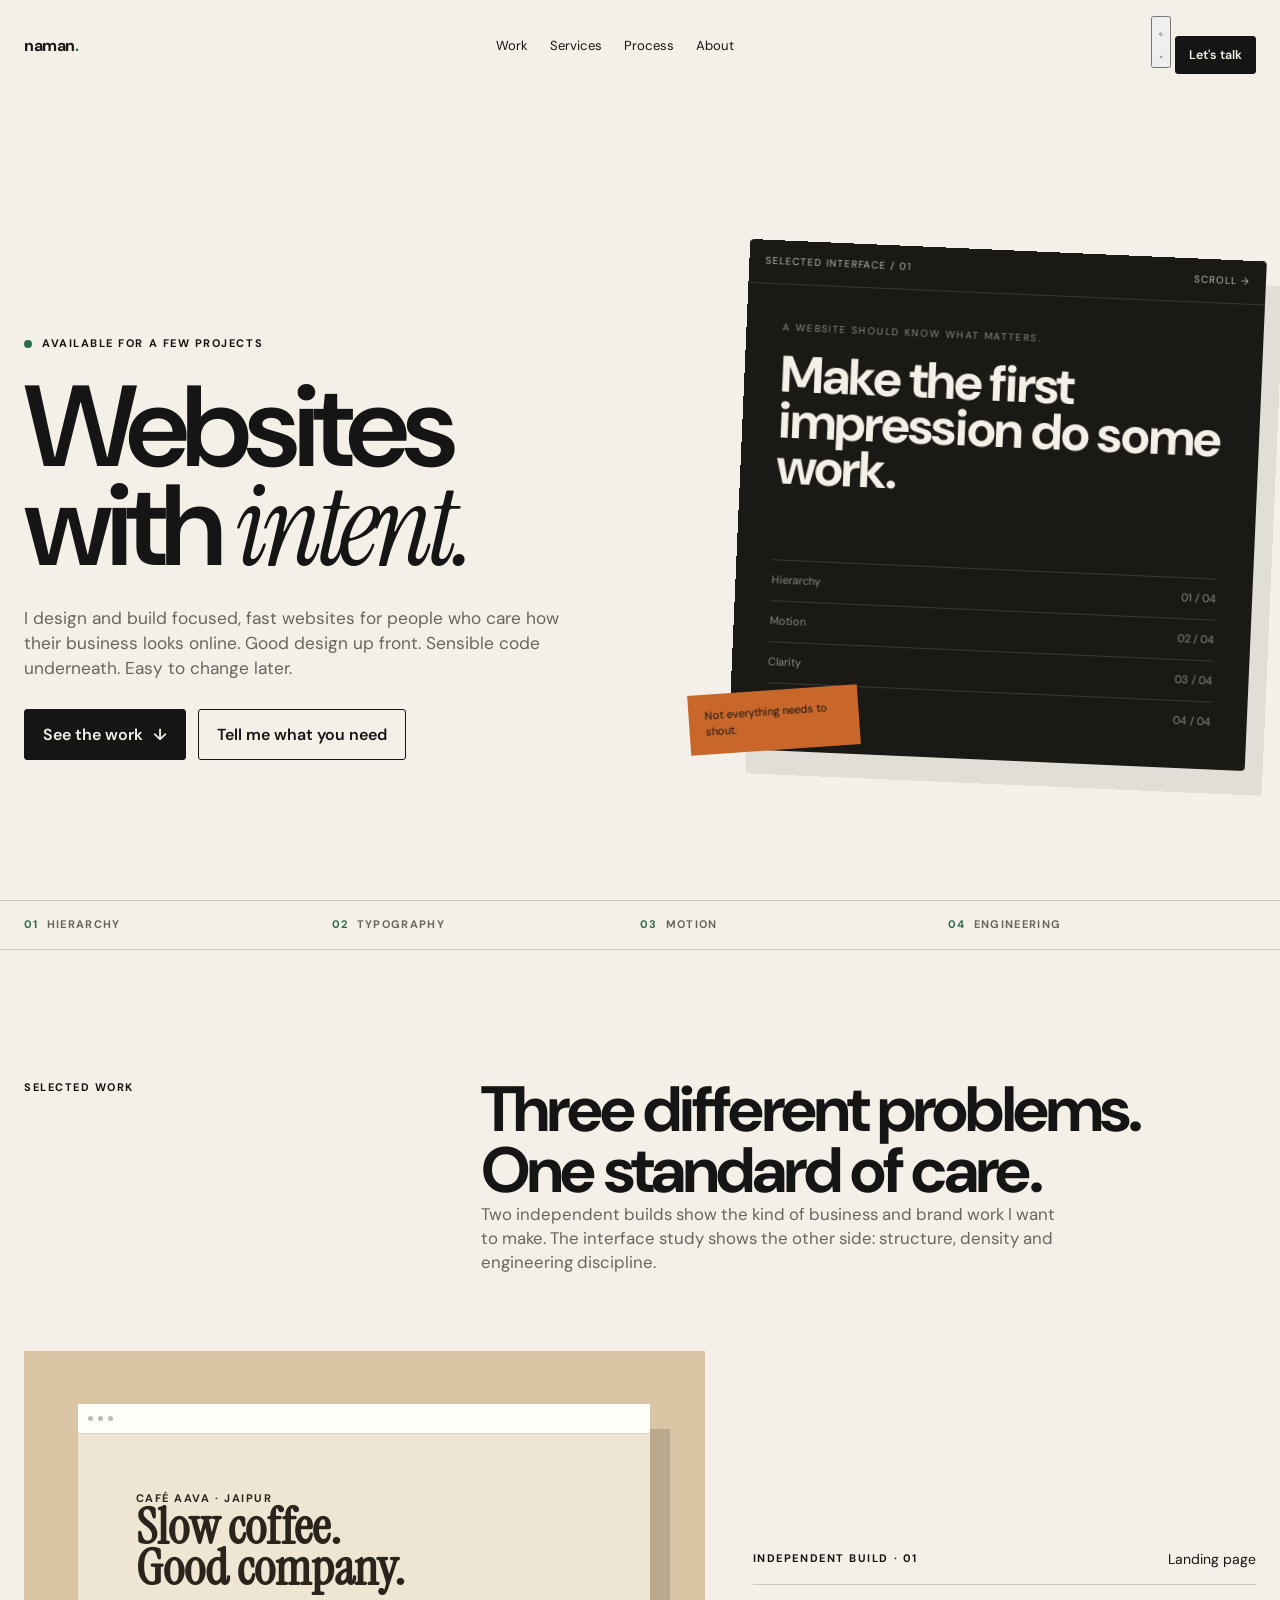
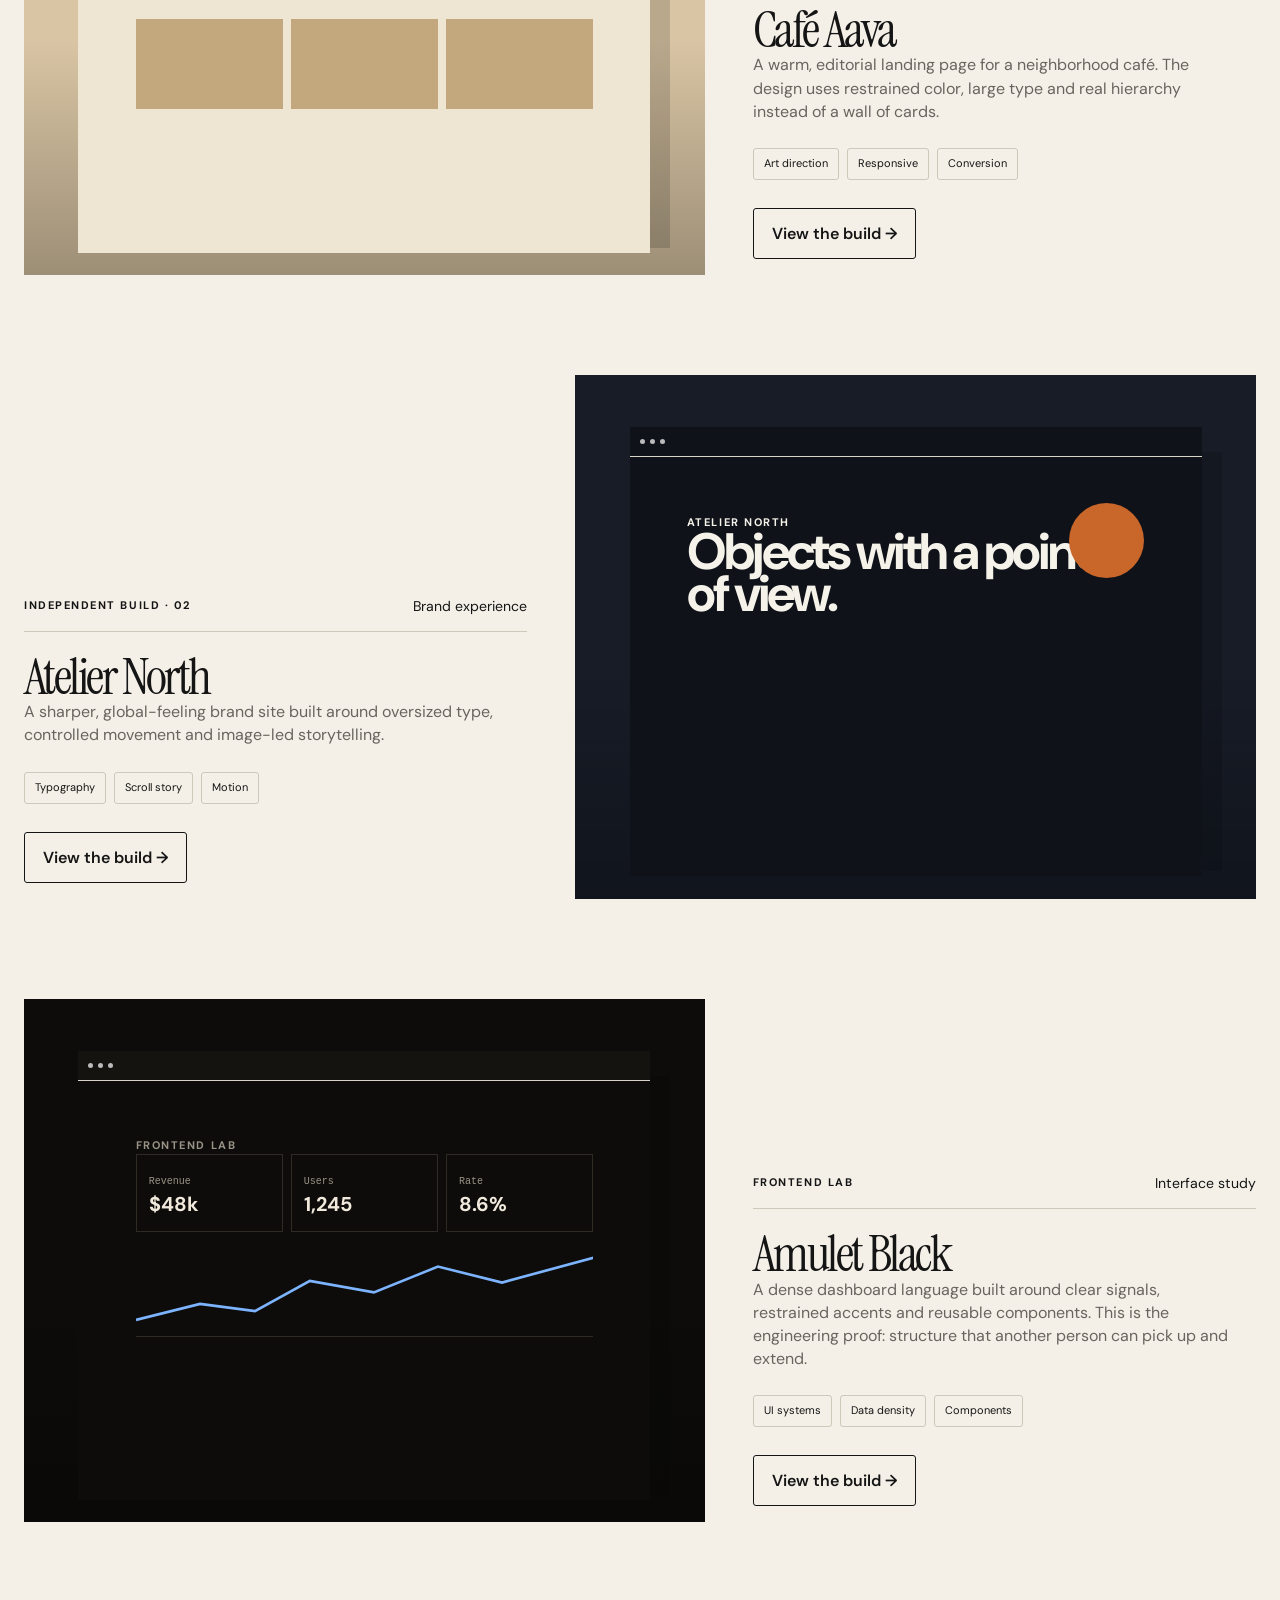
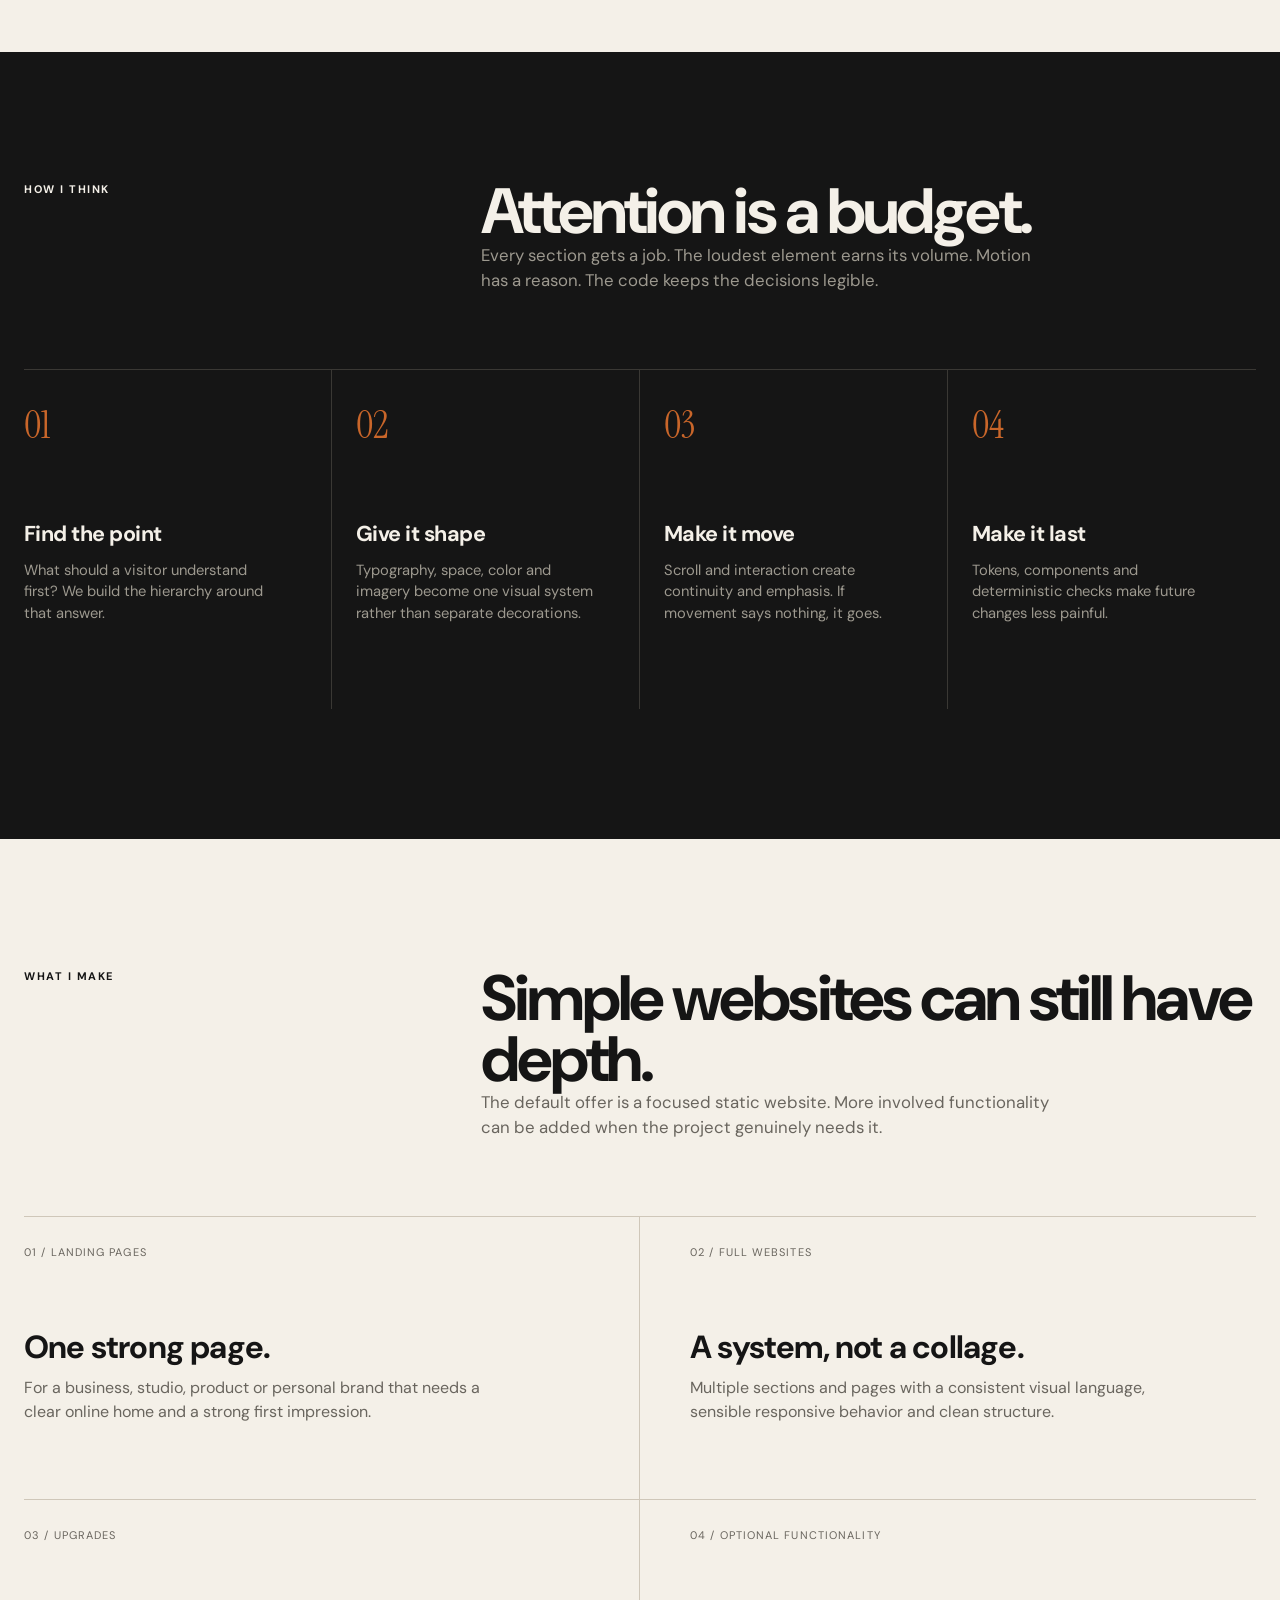
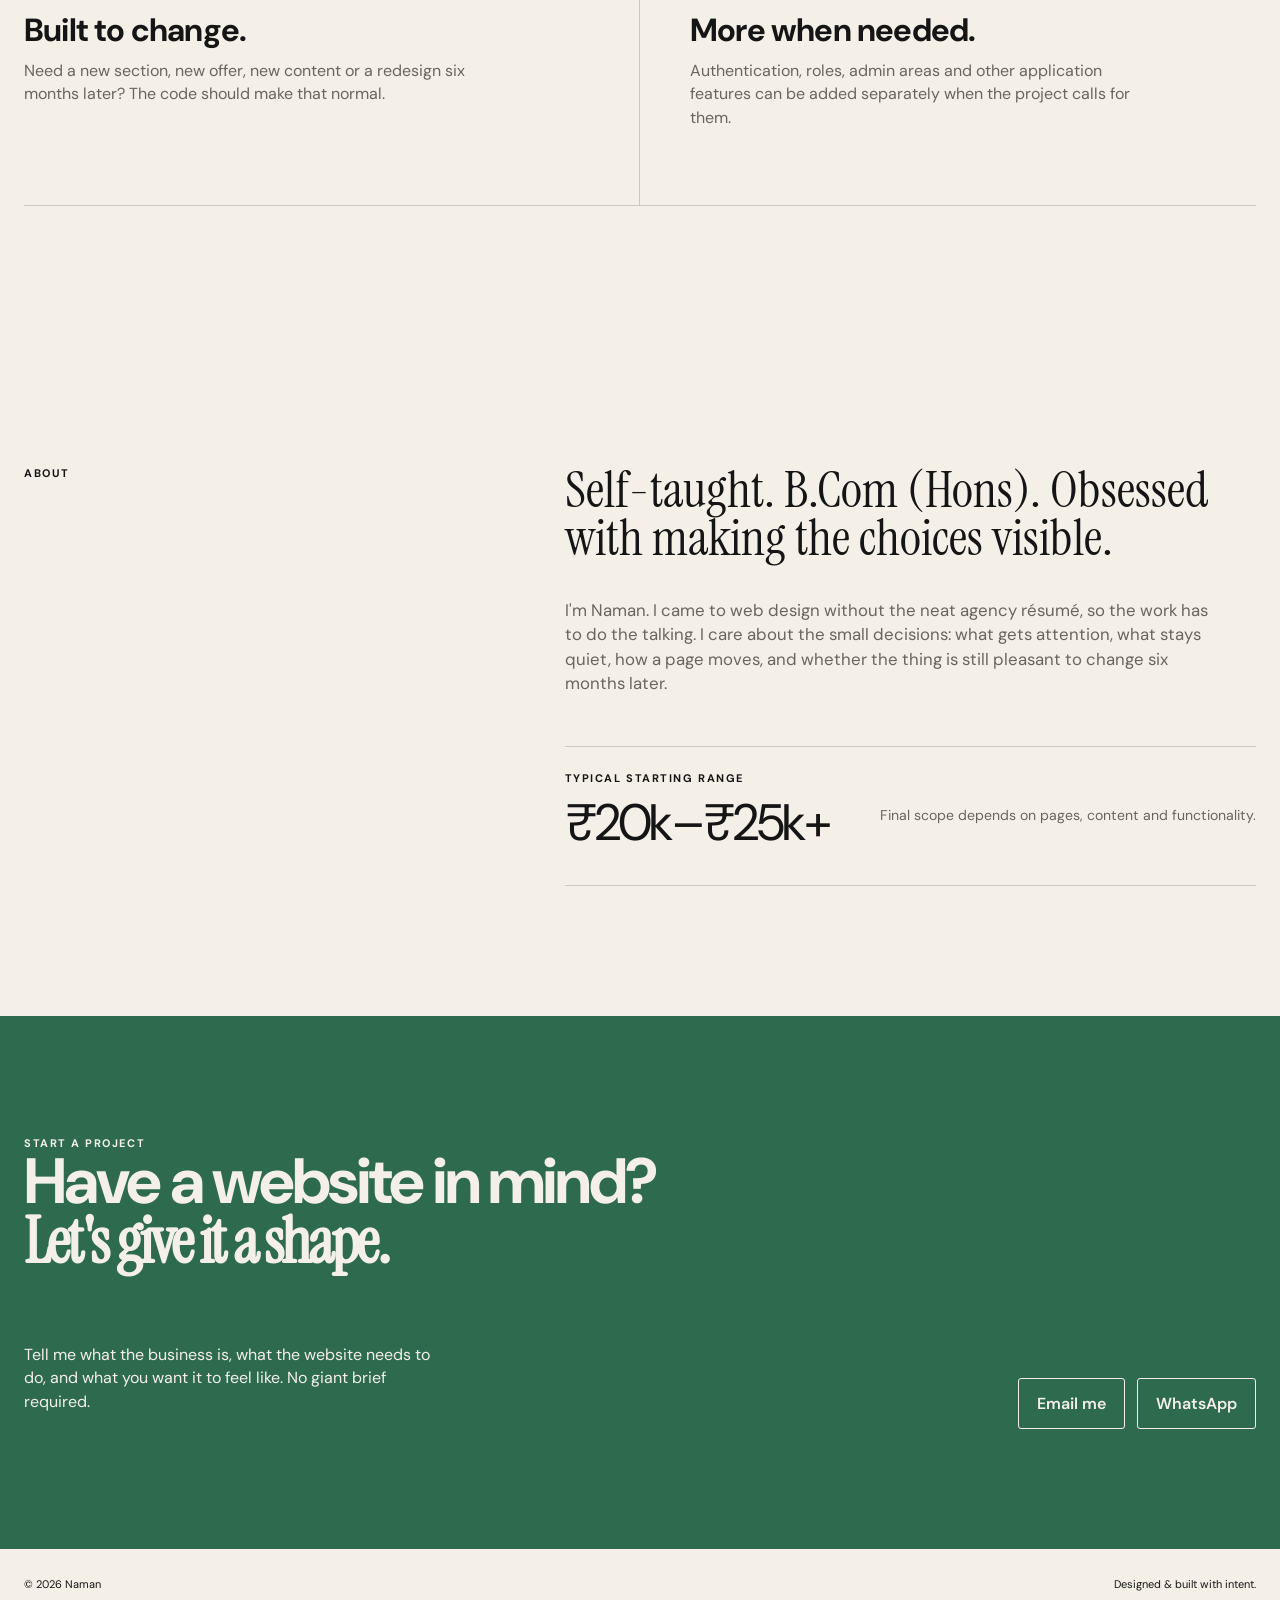
==== commit d535dabf: "Dark mode via theme tokens + toggle; Godly/Variant mask-reveal headlines; depth parallax on work moc" ====
--- a/index.html
+++ b/index.html
@@ -5,6 +5,8 @@
 <meta name="description" content="Naman designs and builds modern websites for real businesses.">
 <title>Naman — Websites with intent.</title>
 <link rel="stylesheet" href="assets/site.css">
+<script>/* theme before first paint — no flash */
+try{const t=localStorage.getItem('theme')||(matchMedia('(prefers-color-scheme: dark)').matches?'dark':'light');document.documentElement.dataset.theme=t;}catch(e){}</script>
 </head>
 <body>
 <div class="progress" aria-hidden="true"></div>
@@ -12,7 +14,13 @@
   <div class="container nav-inner">
   <a class="brand" href="#">naman<span>.</span></a>
   <div class="nav-links"><a href="#work">Work</a><a href="#services">Services</a><a href="#process">Process</a><a href="#about">About</a></div>
+  <div class="nav-actions">
+  <button class="theme-toggle" type="button" aria-label="Toggle dark mode">
+    <svg class="moon" viewBox="0 0 24 24" fill="none" stroke="currentColor" stroke-width="2" aria-hidden="true"><path d="M21 12.8A9 9 0 1 1 11.2 3 7 7 0 0 0 21 12.8z"/></svg>
+    <svg class="sun" viewBox="0 0 24 24" fill="none" stroke="currentColor" stroke-width="2" aria-hidden="true"><circle cx="12" cy="12" r="4"/><path d="M12 2v2M12 20v2M4.9 4.9l1.4 1.4M17.7 17.7l1.4 1.4M2 12h2M20 12h2M4.9 19.1l1.4-1.4M17.7 6.3l1.4-1.4"/></svg>
+  </button>
   <a class="btn fill nav-cta" href="#contact">Let's talk</a>
+  </div>
   </div>
 </nav>
 
--- a/assets/site.css
+++ b/assets/site.css
@@ -63,7 +63,12 @@
 .hero-copy p{max-width:560px;font-size:1.08rem;color:var(--muted);margin:30px 0 28px}
 .hero-actions{display:flex;gap:12px;flex-wrap:wrap}
 .hero-art{min-height:540px;position:relative}
-.art-frame{position:absolute;inset:30px 0 0 40px;background:var(--ink);border-radius:4px;transform:rotate(2.5deg);overflow:hidden;box-shadow:18px 24px 0 rgba(21,21,21,.08);will-change:transform}
+.art-frame{position:absolute;inset:30px 0 0 40px;background:#1b1916;border-radius:4px;transform:rotate(2.5deg);overflow:hidden;box-shadow:18px 24px 0 rgba(21,21,21,.08);will-change:transform}
+
+/* Godly/Variant signature: mask-reveal typography */
+.rise-wrap{overflow:hidden;padding-bottom:.09em;margin-bottom:-.09em}
+.rise-wrap .rise{display:block;transform:translateY(115%);transition:transform 1.1s var(--ease)}
+.rise-wrap.in .rise{transform:none}
 .art-top{height:44px;border-bottom:1px solid #383838;display:flex;align-items:center;justify-content:space-between;padding:0 16px;color:#bdb8ad;font-size:10px;letter-spacing:.1em;text-transform:uppercase}
 .art-main{padding:36px}
 .art-main .tiny{color:#8d8a83;font-size:10px;letter-spacing:.14em;text-transform:uppercase}
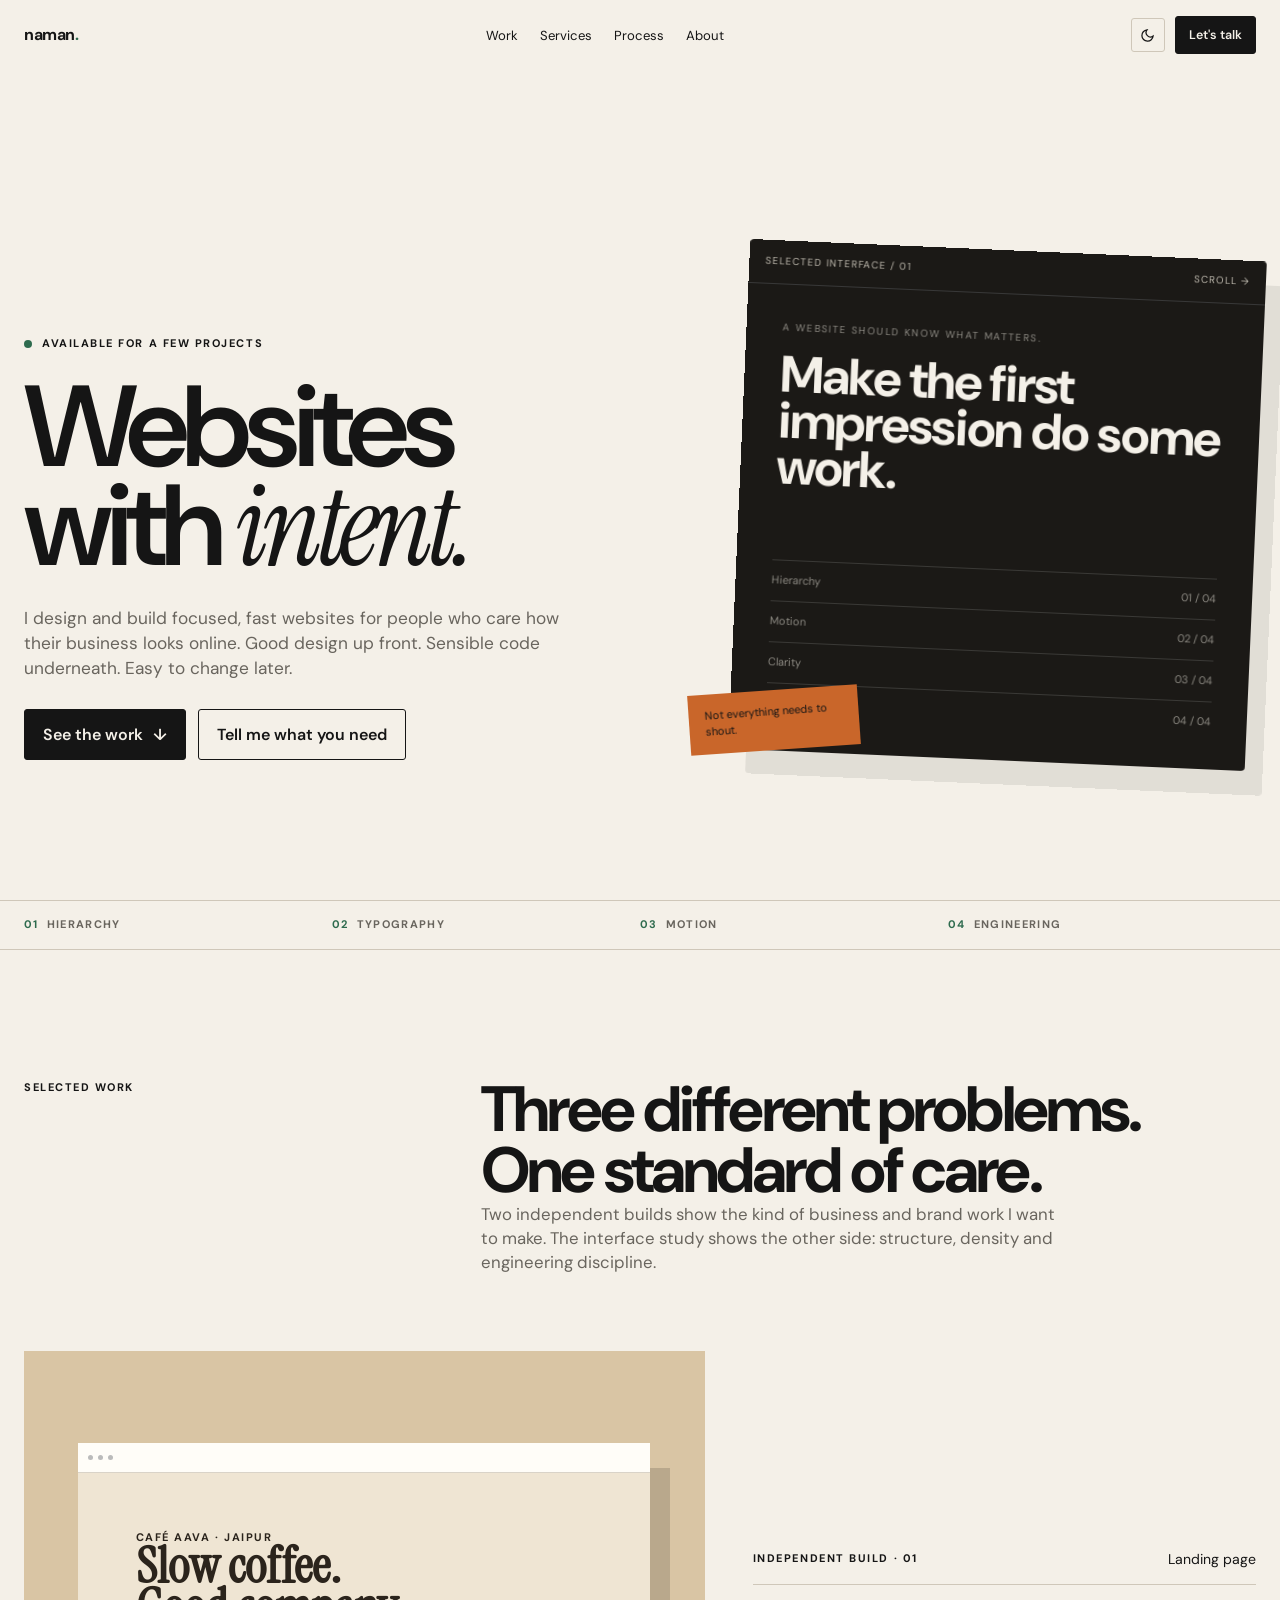
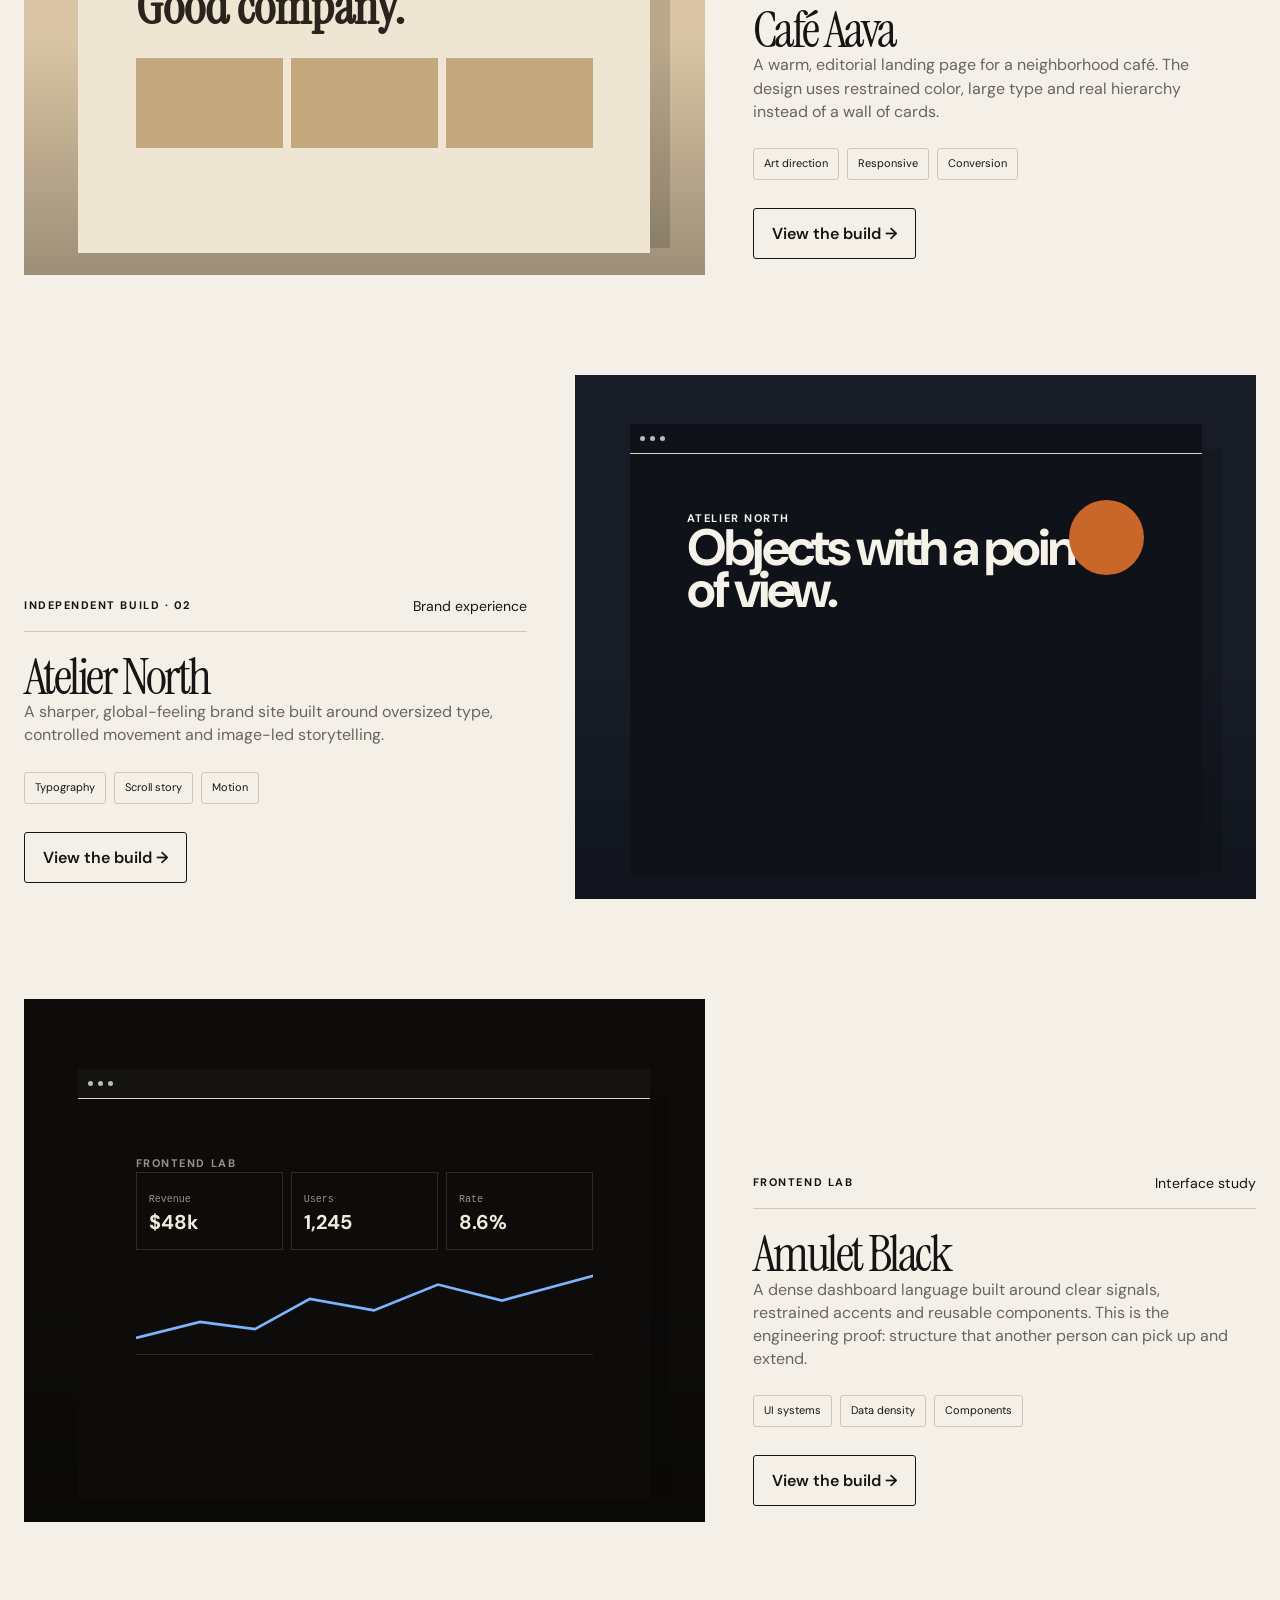
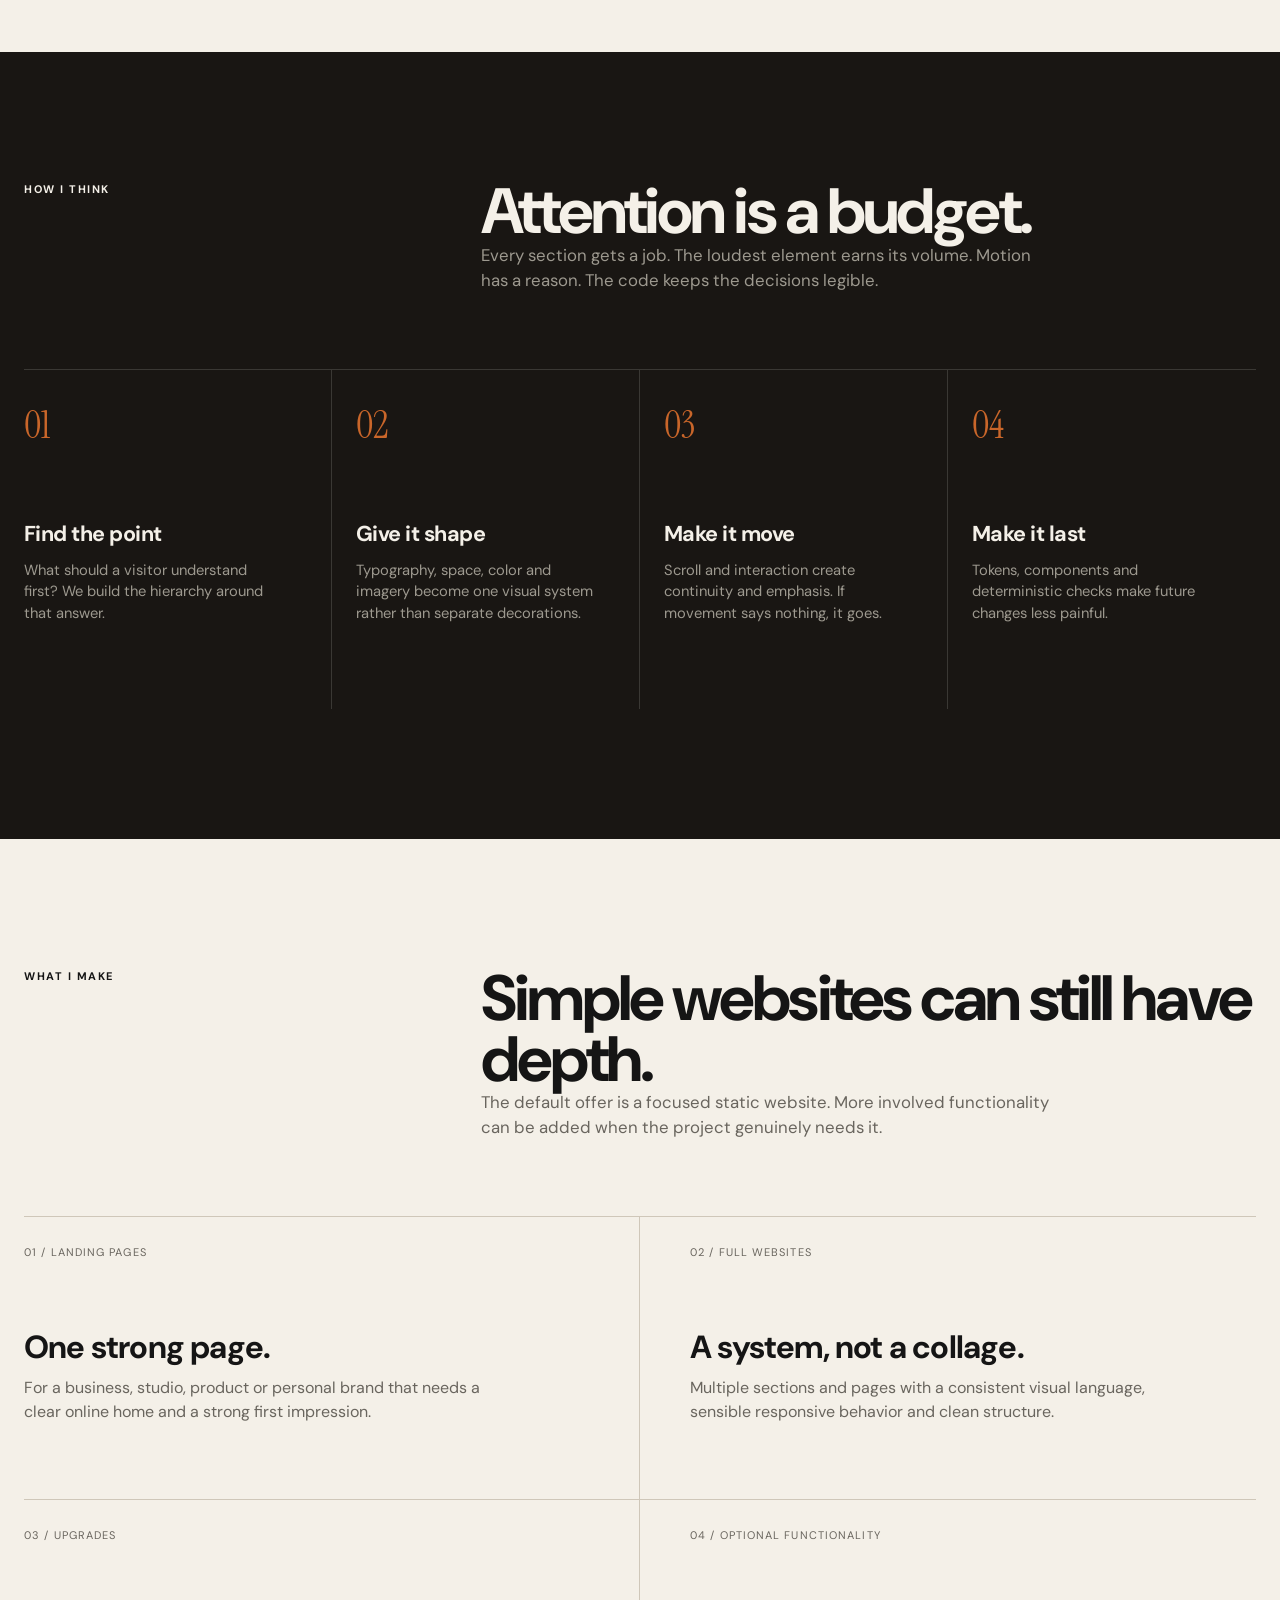
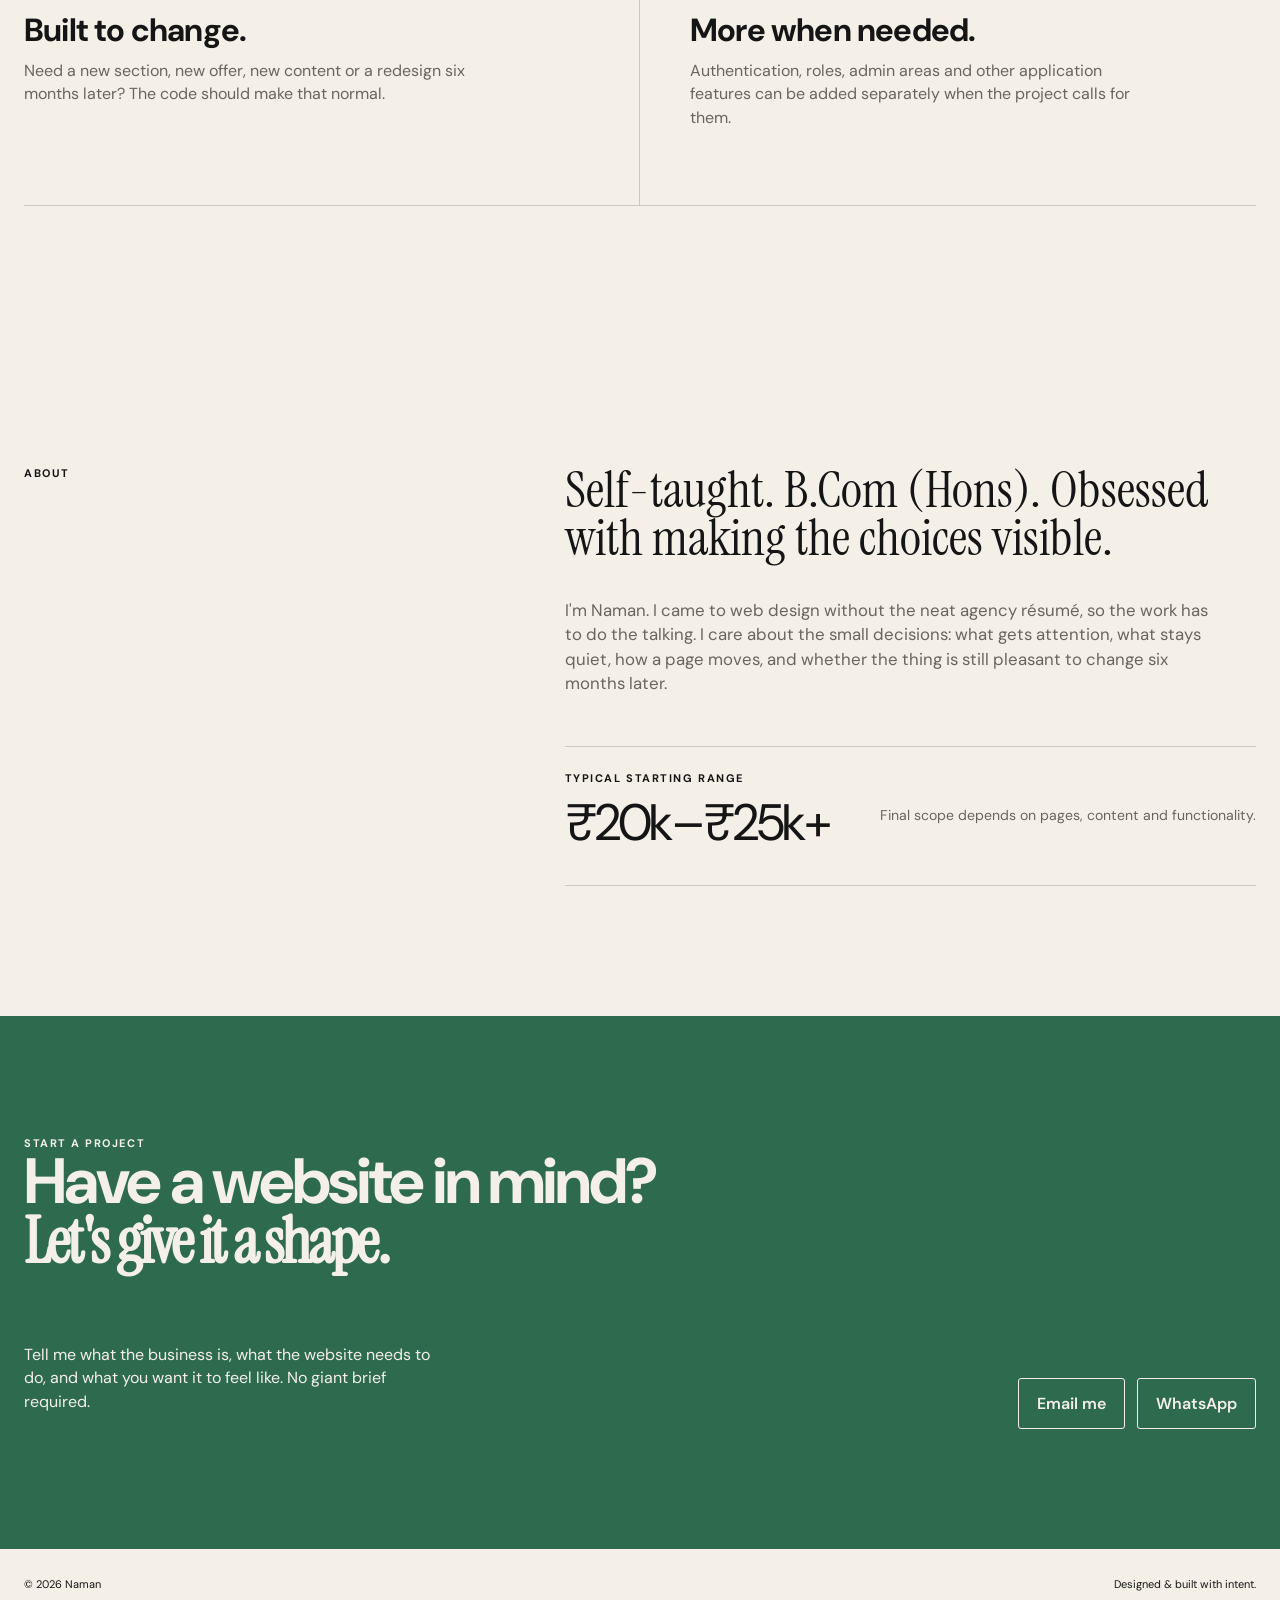
==== commit 729ec495: "Real contact details: email + WhatsApp" ====
--- a/index.html
+++ b/index.html
@@ -166,7 +166,7 @@
     <h2>Have a website in mind?<br><span class="serif">Let's give it a shape.</span></h2>
     <div class="contact-row">
       <p>Tell me what the business is, what the website needs to do, and what you want it to feel like. No giant brief required.</p>
-      <div class="hero-actions"><a class="btn" href="mailto:YOUR_EMAIL@example.com">Email me</a><a class="btn" href="https://wa.me/YOUR_NUMBER">WhatsApp</a></div>
+      <div class="hero-actions"><a class="btn" href="mailto:namanurwar092@gmail.com">Email me</a><a class="btn" href="https://wa.me/916204188728">WhatsApp</a></div>
     </div>
   </div>
 </section>
--- a/assets/site.css
+++ b/assets/site.css
@@ -14,6 +14,18 @@
   --white:#fffdf8;
   --max:1240px;
   --ease:cubic-bezier(.22,1,.36,1);
+}
+
+/* Dark theme — same roles, dark values. Accents lighten for contrast. */
+[data-theme="dark"]{
+  --paper:#171412;
+  --paper-2:#211d19;
+  --ink:#ede7db;
+  --muted:#a49d91;
+  --line:#37322b;
+  --accent:#74c69a;
+  --accent-2:#e39a63;
+  --white:#26211c;
 }
 
 *{box-sizing:border-box}
@@ -47,6 +59,13 @@
 .nav-links a{position:relative}
 .nav-links a::after{content:"";position:absolute;left:0;right:100%;bottom:-4px;height:1px;background:currentColor;transition:right .35s var(--ease)}
 .nav-links a:hover::after{right:0}
+.theme-toggle{display:inline-flex;align-items:center;justify-content:center;width:34px;height:34px;border:1px solid var(--line);border-radius:3px;background:transparent;color:var(--ink);cursor:pointer;transition:border-color .3s var(--ease),transform .3s var(--ease)}
+.theme-toggle:hover{border-color:var(--ink);transform:translateY(-1px)}
+.theme-toggle svg{width:15px;height:15px}
+.theme-toggle .moon{display:block}.theme-toggle .sun{display:none}
+[data-theme="dark"] .theme-toggle .moon{display:none}
+[data-theme="dark"] .theme-toggle .sun{display:block}
+.nav-actions{display:flex;align-items:center;gap:10px}
 .nav-cta{padding:9px 13px;font-size:.78rem}
 
 .progress{position:fixed;top:0;left:0;height:2px;width:0;background:var(--accent);z-index:60}
@@ -104,7 +123,9 @@
 .work-copy{max-width:480px;color:var(--muted)}
 .work-tags{display:flex;gap:8px;flex-wrap:wrap;margin-top:25px}
 .tag{border:1px solid var(--line);padding:7px 10px;font-size:11px;border-radius:3px}
-.browser{position:absolute;inset:10% 8%;background:var(--white);box-shadow:20px 25px 0 rgba(0,0,0,.15);z-index:2}
+.browser{position:absolute;inset:10% 8%;top:calc(10% + var(--parallax, 0px));background:var(--white);box-shadow:20px 25px 0 rgba(0,0,0,.15);z-index:2}
+/* Watermelon-style micro-interaction: the mock lifts toward you on hover */
+.work:hover .browser{transform:translateY(-8px);transition:transform .5s var(--ease)}
 .browser-top{height:30px;border-bottom:1px solid #d9d3c8;display:flex;align-items:center;gap:5px;padding:0 10px}
 .browser-top b{width:5px;height:5px;border-radius:50%;background:#bbb}
 .browser-body{padding:10%}
@@ -123,7 +144,7 @@
 .chart{height:90px;border-bottom:1px solid #2e2a24;position:relative;margin-top:15px}
 .chart svg{width:100%;height:100%}
 
-.process{background:var(--ink);color:var(--paper);padding:130px 0}
+.process{background:#191613;color:var(--paper);padding:130px 0}
 .process .section-head p,.process .muted{color:#9d998f}
 .process-grid{display:grid;grid-template-columns:repeat(4,1fr);position:relative;padding-top:1px}
 .process-grid::before{content:"";position:absolute;top:0;left:0;right:0;height:1px;background:#3a3834;transform:scaleX(0);transform-origin:left;transition:transform 1.4s var(--ease) .1s}
@@ -165,6 +186,8 @@
 
 @media (max-width:900px){
   .nav-links{display:none}
+  .statement-track{grid-template-columns:1fr 1fr}
+  .statement-track span{padding:12px 0;border-bottom:1px solid var(--line)}
   .container{width:min(calc(100% - 30px),var(--max))}
   .hero{padding-top:120px}
   .hero-grid,.work,.work:nth-child(even),.section-head,.about{grid-template-columns:1fr;gap:40px}
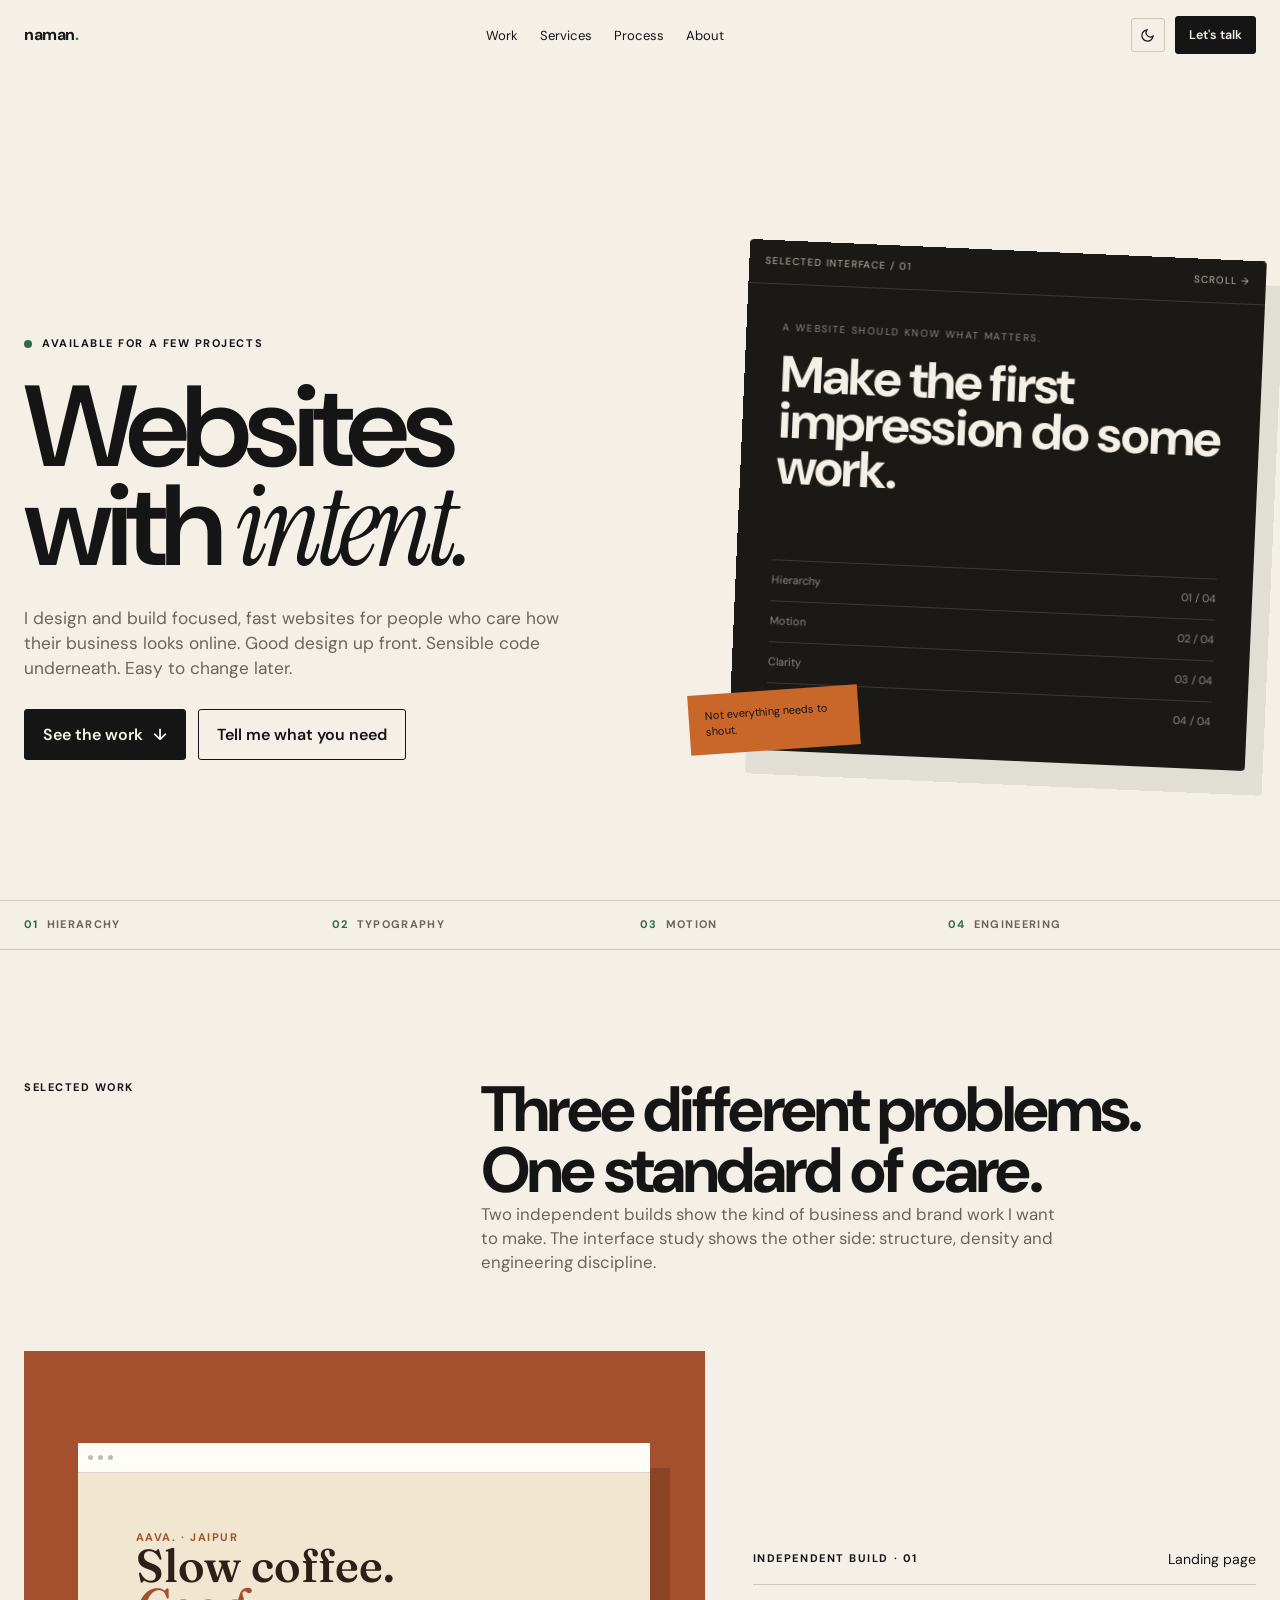
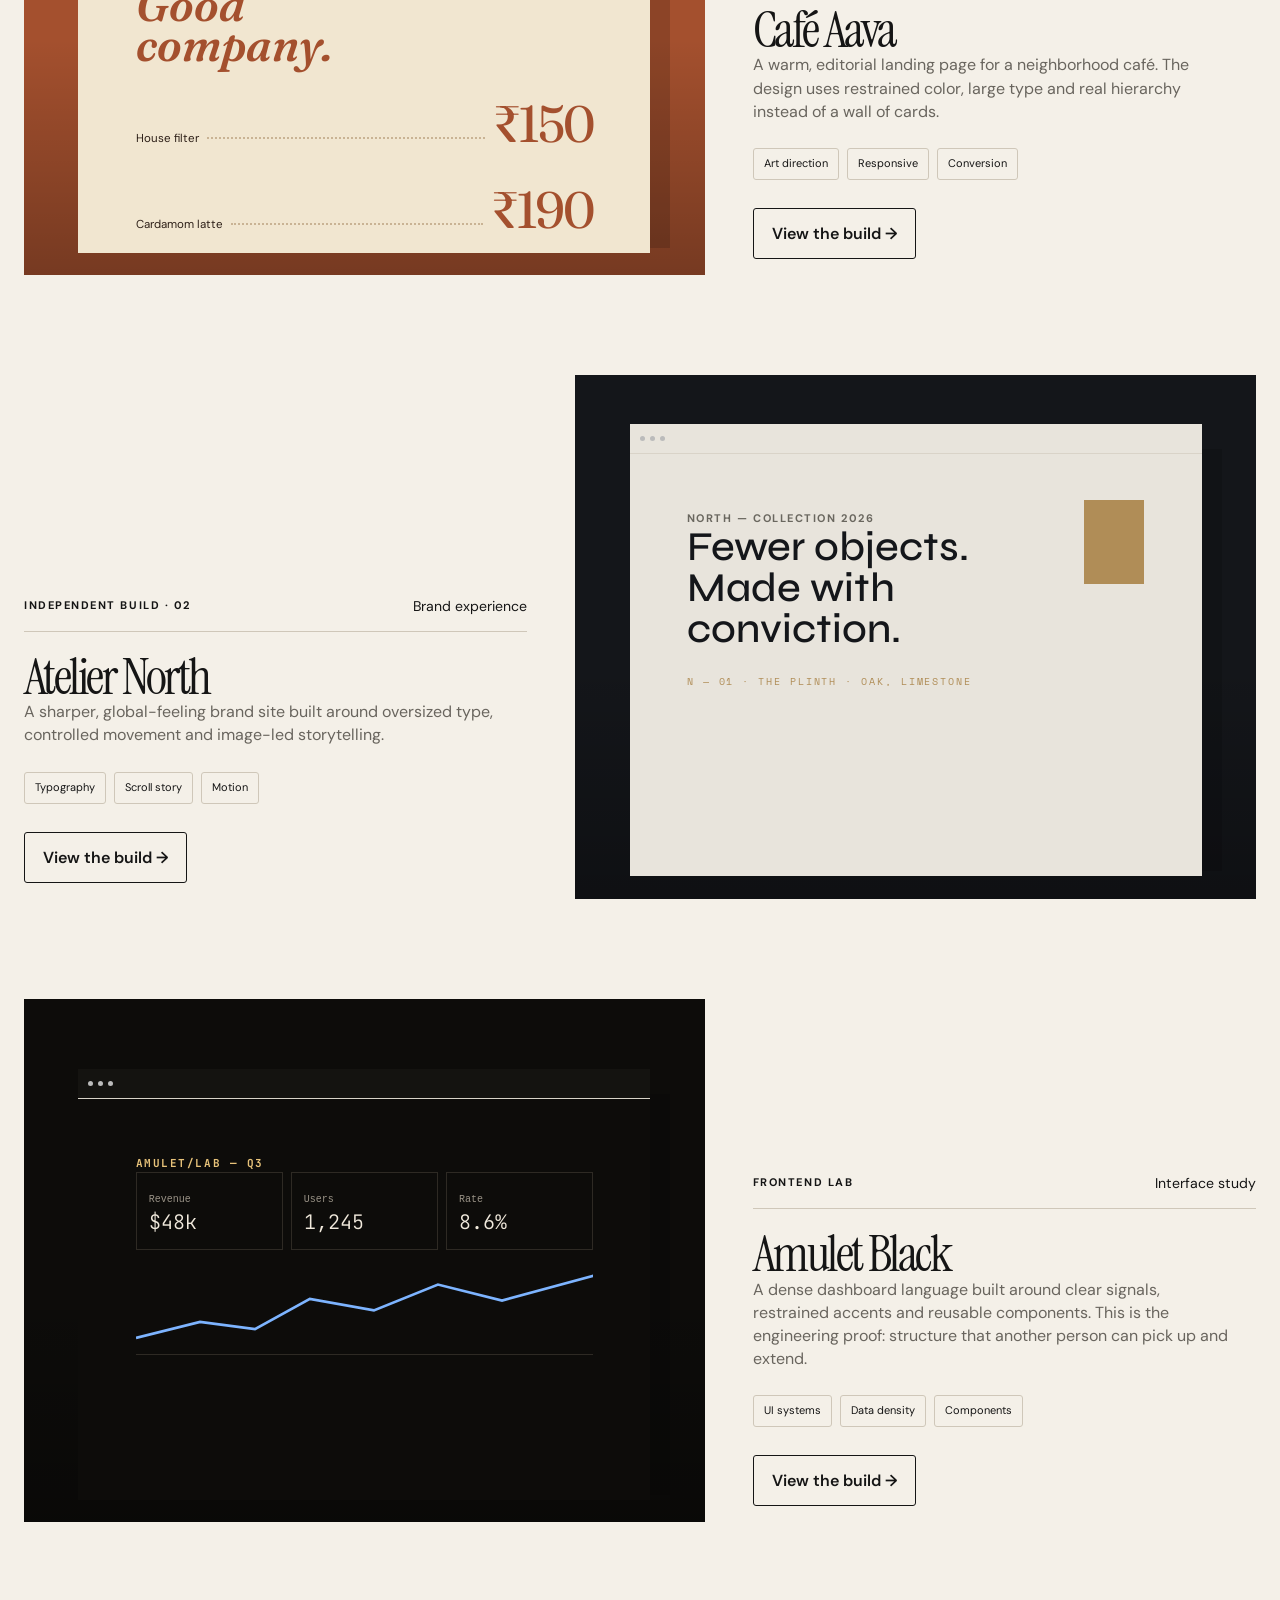
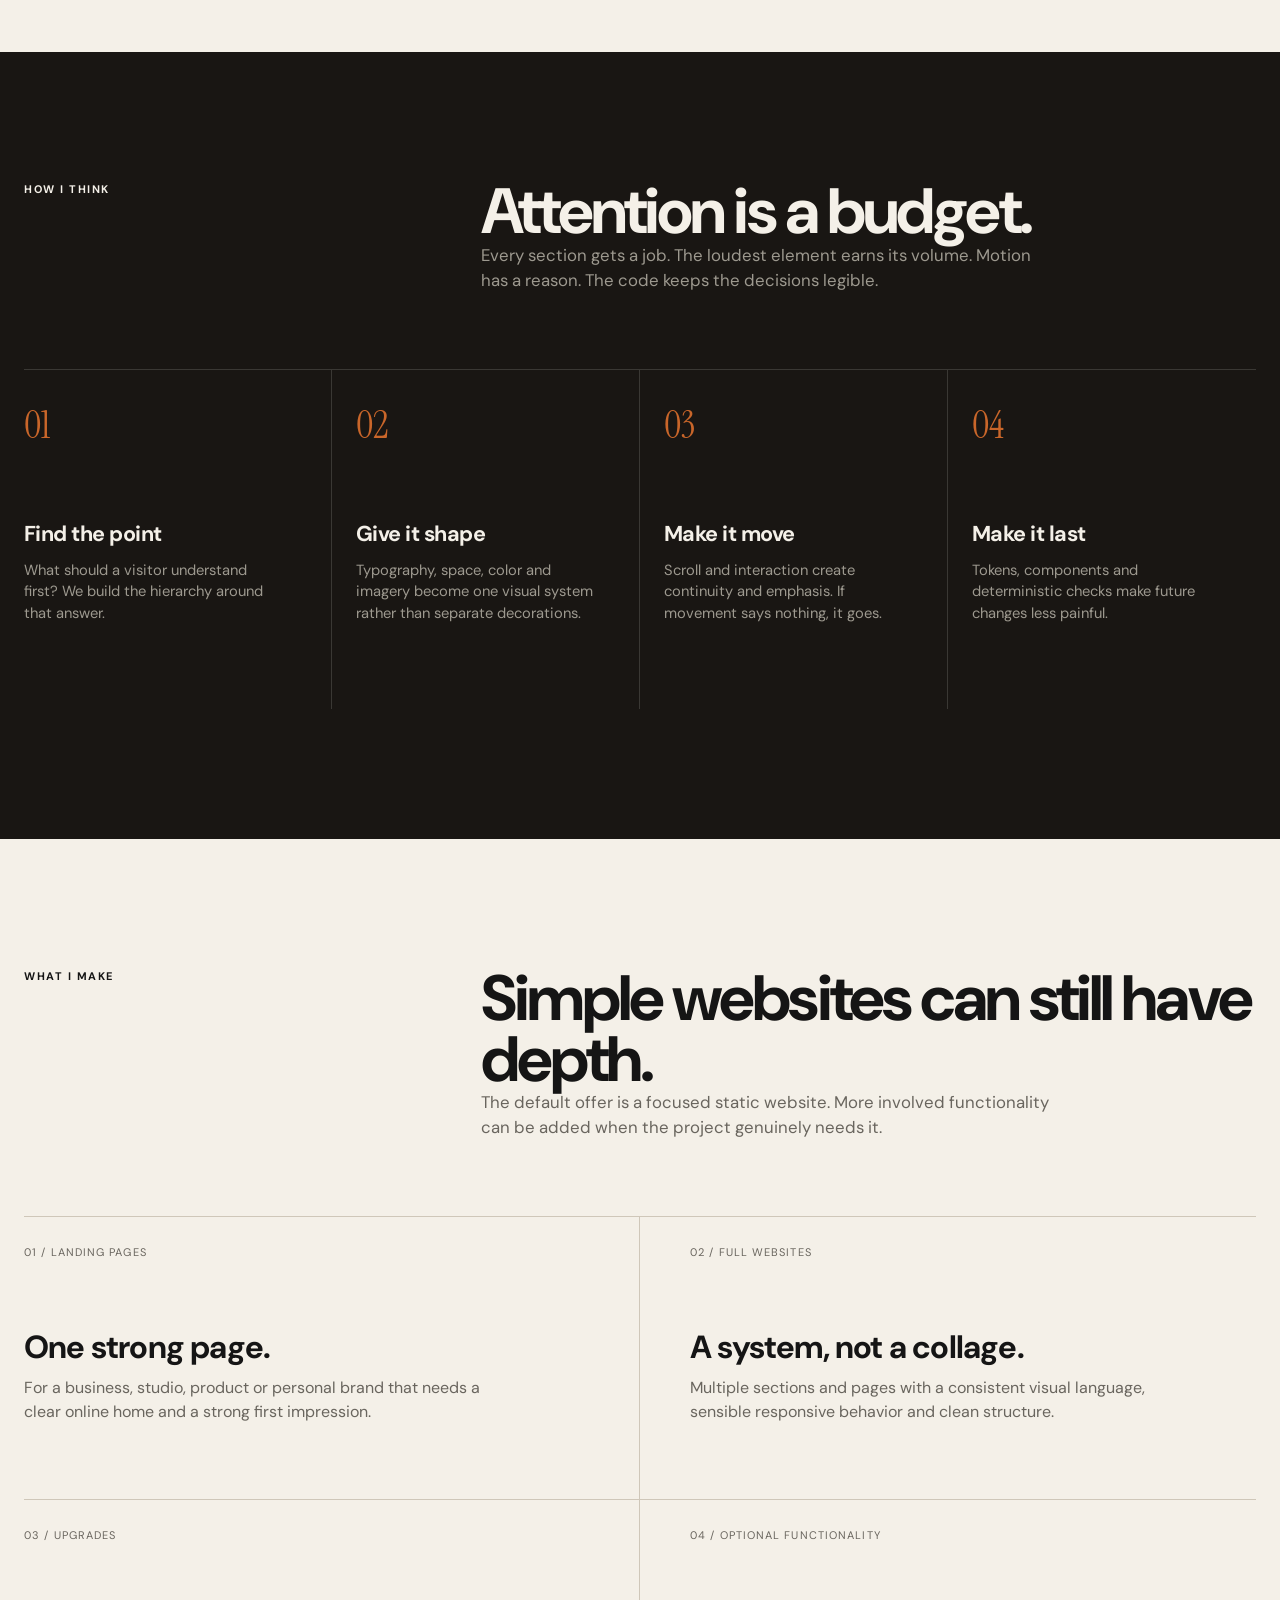
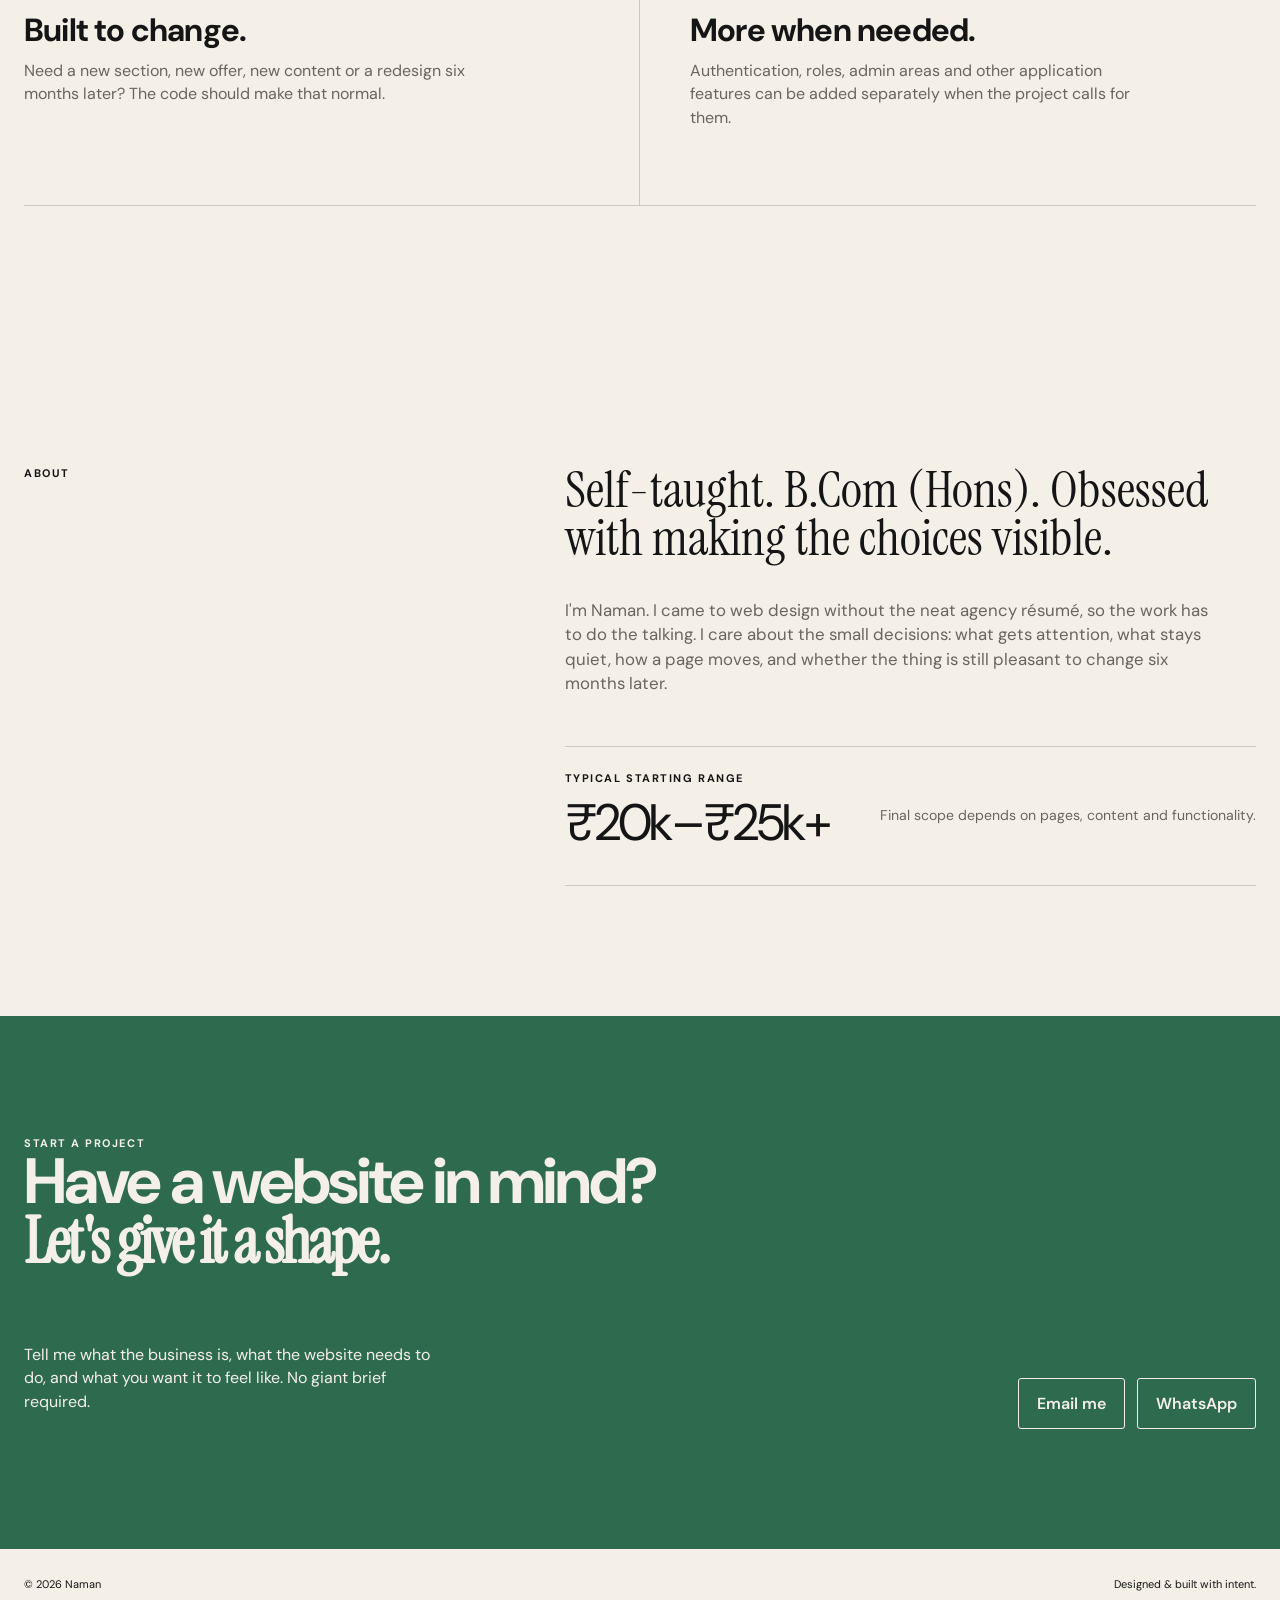
==== commit 6da62304: "All three showcases now distinct identities: café effects + scroll-spin stamp fix; Atelier North col" ====
--- a/index.html
+++ b/index.html
@@ -67,9 +67,11 @@
           <div class="browser">
             <div class="browser-top"><b></b><b></b><b></b></div>
             <div class="browser-body">
-              <div class="eyebrow">Café Aava · Jaipur</div>
-              <h4>Slow coffee.<br>Good company.</h4>
-              <div class="cafe-card-row"><div class="cafe-card"></div><div class="cafe-card"></div><div class="cafe-card"></div></div>
+              <div class="eyebrow" style="color:#a4502e">aava. · Jaipur</div>
+              <h4>Slow coffee. <em style="color:#a4502e">Good company.</em></h4>
+              <div class="mock-row"><span>House filter</span><span class="dots"></span><span class="price">₹150</span></div>
+              <div class="mock-row"><span>Cardamom latte</span><span class="dots"></span><span class="price">₹190</span></div>
+              <div class="mock-row"><span>Cold brew</span><span class="dots"></span><span class="price">₹220</span></div>
             </div>
           </div>
         </div>
@@ -87,9 +89,10 @@
           <div class="browser">
             <div class="browser-top"><b></b><b></b><b></b></div>
             <div class="browser-body">
-              <div class="eyebrow">Atelier North</div>
-              <h4>Objects with a point of view.</h4>
-              <div class="atelier-shape"></div>
+              <div class="eyebrow">North — Collection 2026</div>
+              <h4>Fewer objects. Made with conviction.</h4>
+              <div class="mock-meta">N — 01 · The Plinth · oak, limestone</div>
+              <div class="atelier-shape" style="border-radius:0;background:#b08d57;width:60px;height:84px"></div>
             </div>
           </div>
         </div>
@@ -107,7 +110,7 @@
           <div class="browser">
             <div class="browser-top"><b></b><b></b><b></b></div>
             <div class="browser-body">
-              <div class="eyebrow" style="color:#9a9387">Frontend Lab</div>
+              <div class="eyebrow mono-tag" style="color:#e8c37a;font-family:'JetBrains Mono',monospace">amulet/lab — q3</div>
               <div class="kpi-row"><div class="kpi"><span>Revenue</span><b>$48k</b></div><div class="kpi"><span>Users</span><b>1,245</b></div><div class="kpi"><span>Rate</span><b>8.6%</b></div></div>
               <div class="chart"><svg viewBox="0 0 500 100" preserveAspectRatio="none"><polyline points="0,82 70,64 130,72 190,38 260,51 330,22 400,40 500,12" fill="none" stroke="#7db4ff" stroke-width="3"/></svg></div>
             </div>
--- a/assets/site.css
+++ b/assets/site.css
@@ -1,5 +1,5 @@
 
-@import url('https://fonts.googleapis.com/css2?family=DM+Sans:wght@400;500;600;700&family=Instrument+Serif:ital@0;1&display=swap');
+@import url('https://fonts.googleapis.com/css2?family=DM+Sans:wght@400;500;600;700&family=Instrument+Serif:ital@0;1&family=Fraunces:ital,opsz,wght@0,9..144,400..600;1,9..144,400..600&family=Syne:wght@500;600&family=Space+Mono&family=JetBrains+Mono:wght@300;400&display=swap');
 
 :root{
   --paper:#f4f0e8;
@@ -114,8 +114,8 @@
 .work:nth-child(even){grid-template-columns:.85fr 1.15fr}
 .work:nth-child(even) .work-visual{order:2}
 .work-visual{aspect-ratio:1.3/1;background:var(--ink);position:relative;overflow:hidden}
-.work-visual.cafe{background:#d9c5a4}
-.work-visual.atelier{background:#171c27}
+.work-visual.cafe{background:#a4502e}
+.work-visual.atelier{background:#14161a}
 .work-visual.lab{background:#0d0c0a}
 .work-visual::after{content:"";position:absolute;inset:0;background:linear-gradient(to bottom,transparent 55%,rgba(0,0,0,.28))}
 .work-meta{display:flex;justify-content:space-between;align-items:center;border-bottom:1px solid var(--line);padding-bottom:15px;margin-bottom:22px}
@@ -129,13 +129,19 @@
 .browser-top{height:30px;border-bottom:1px solid #d9d3c8;display:flex;align-items:center;gap:5px;padding:0 10px}
 .browser-top b{width:5px;height:5px;border-radius:50%;background:#bbb}
 .browser-body{padding:10%}
-.cafe .browser-body{background:#efe5d3;height:100%;color:#2b241c}
-.cafe .browser-body h4{font-family:"Instrument Serif";font-size:clamp(2.2rem,4vw,4.5rem);line-height:.8;max-width:300px;margin:0 0 30px}
+.cafe .browser-body{background:#f1e6d0;height:100%;color:#2e2018}
+.cafe .browser-body h4{font-family:"Fraunces",serif;font-weight:560}
+.cafe .mock-row{display:flex;align-items:baseline;gap:8px;font-size:.72rem;margin-top:12px}
+.cafe .mock-row .dots{flex:1;border-bottom:2px dotted #c9b394;transform:translateY(-3px)}
+.cafe .mock-row .price{font-family:"Fraunces",serif;color:#a4502e}
+.cafe .browser-body h4{font-size:clamp(2rem,3.6vw,3.9rem);line-height:.86;max-width:290px;margin:0 0 22px}
 .cafe-card-row{display:grid;grid-template-columns:repeat(3,1fr);gap:8px}
 .cafe-card{height:90px;background:#c3a77d}
-.atelier .browser{background:#0f1218;color:#f5f2ea}
-.atelier .browser-body{height:100%;background:#0f1218}
-.atelier .browser-body h4{font-size:clamp(2.2rem,4vw,4.5rem);line-height:.82;letter-spacing:-.06em;max-width:420px;margin:0 0 25px}
+.atelier .browser{background:#e8e4dc;color:#14161a}
+.atelier .browser-body{height:100%;background:#e8e4dc}
+.atelier .browser-body h4{font-family:"Syne",sans-serif;font-weight:500;font-size:clamp(1.7rem,3.2vw,3.3rem);line-height:1;letter-spacing:0;max-width:320px;margin:0 0 25px}
+.atelier .eyebrow{color:#6a675f!important}
+.atelier .mock-meta{font-family:"Space Mono",monospace;font-size:.6rem;letter-spacing:.2em;text-transform:uppercase;color:#b08d57;margin-top:18px}
 .atelier-shape{width:75px;height:75px;border-radius:50%;background:var(--accent-2);position:absolute;right:10%;top:18%}
 .lab .browser{background:#141310;color:#f0e9dc}
 .lab .browser-body{height:100%;background:#0d0c0a}
@@ -143,6 +149,7 @@
 .kpi{border:1px solid #2e2a24;padding:12px}.kpi b{display:block;font-size:20px}.kpi span{font:10px monospace;color:#9a9387}
 .chart{height:90px;border-bottom:1px solid #2e2a24;position:relative;margin-top:15px}
 .chart svg{width:100%;height:100%}
+.lab .kpi b{font-family:"JetBrains Mono",monospace;font-weight:300}
 
 .process{background:#191613;color:var(--paper);padding:130px 0}
 .process .section-head p,.process .muted{color:#9d998f}
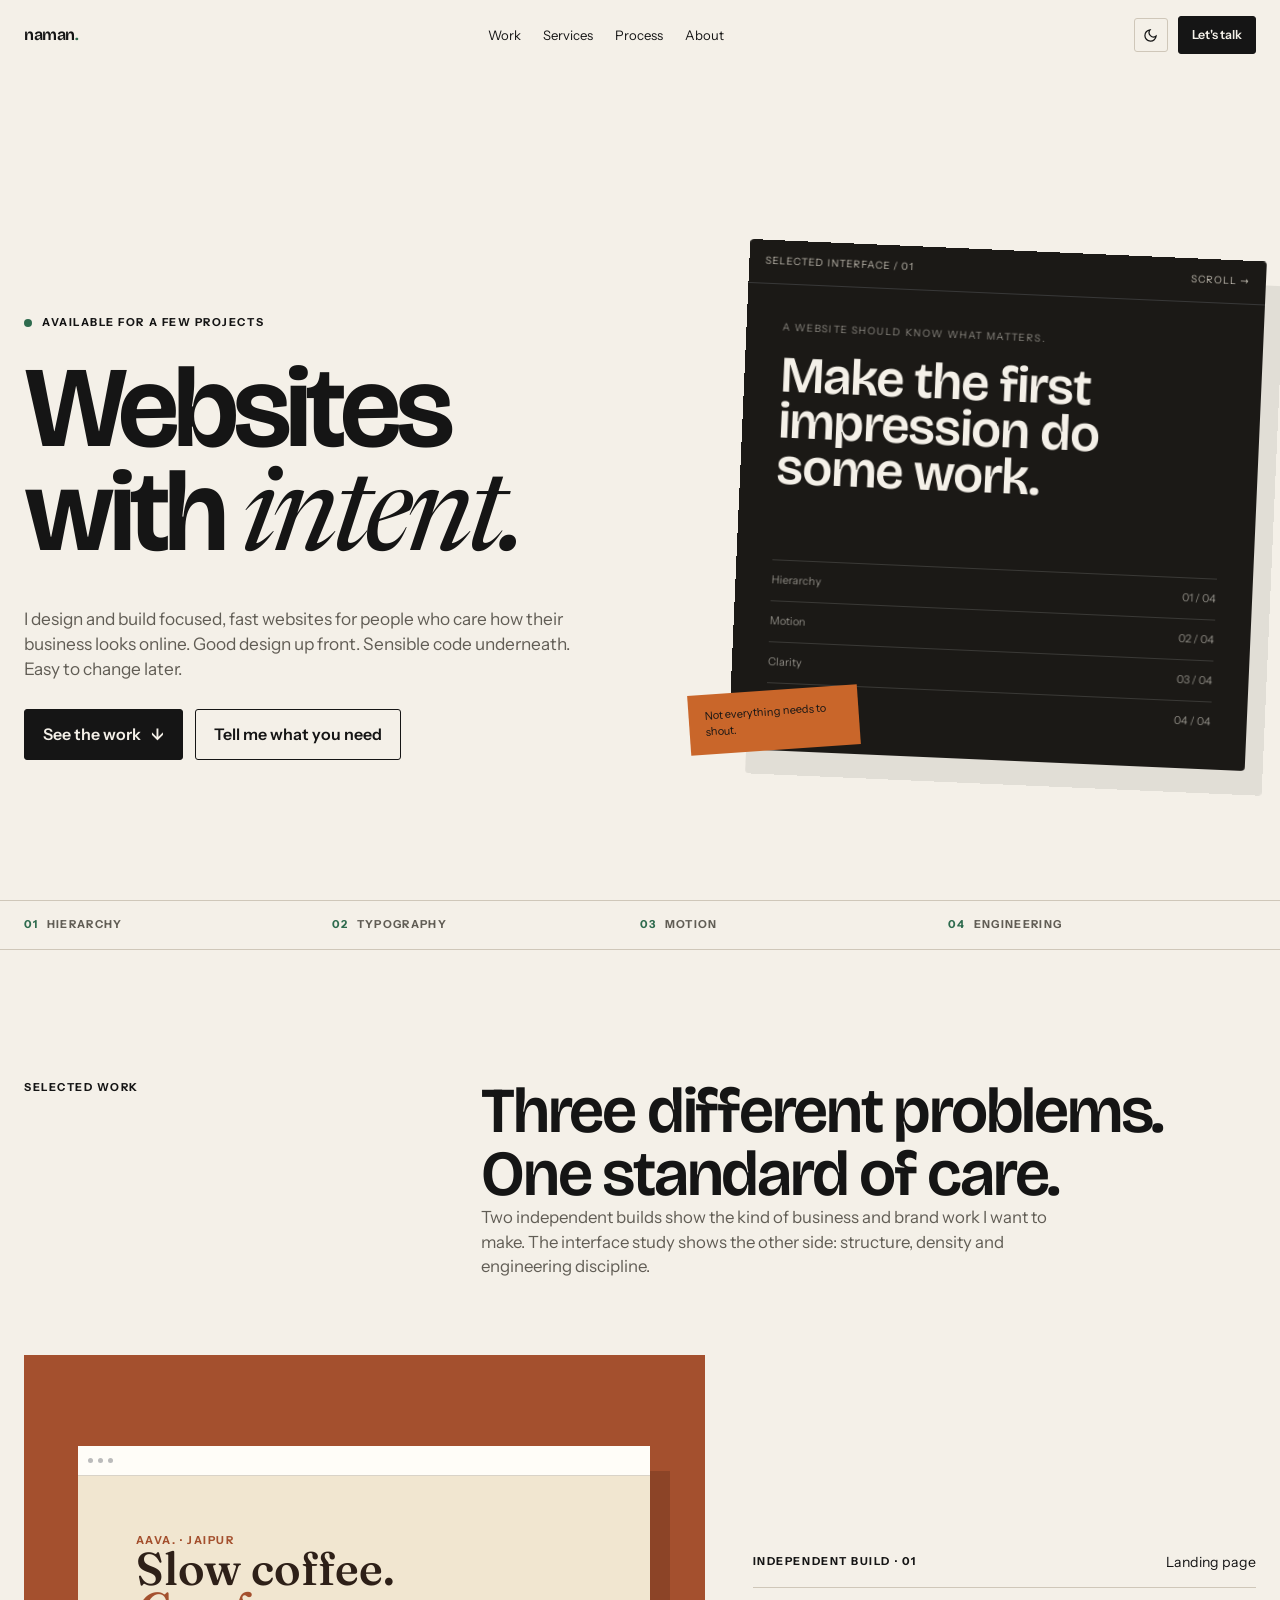
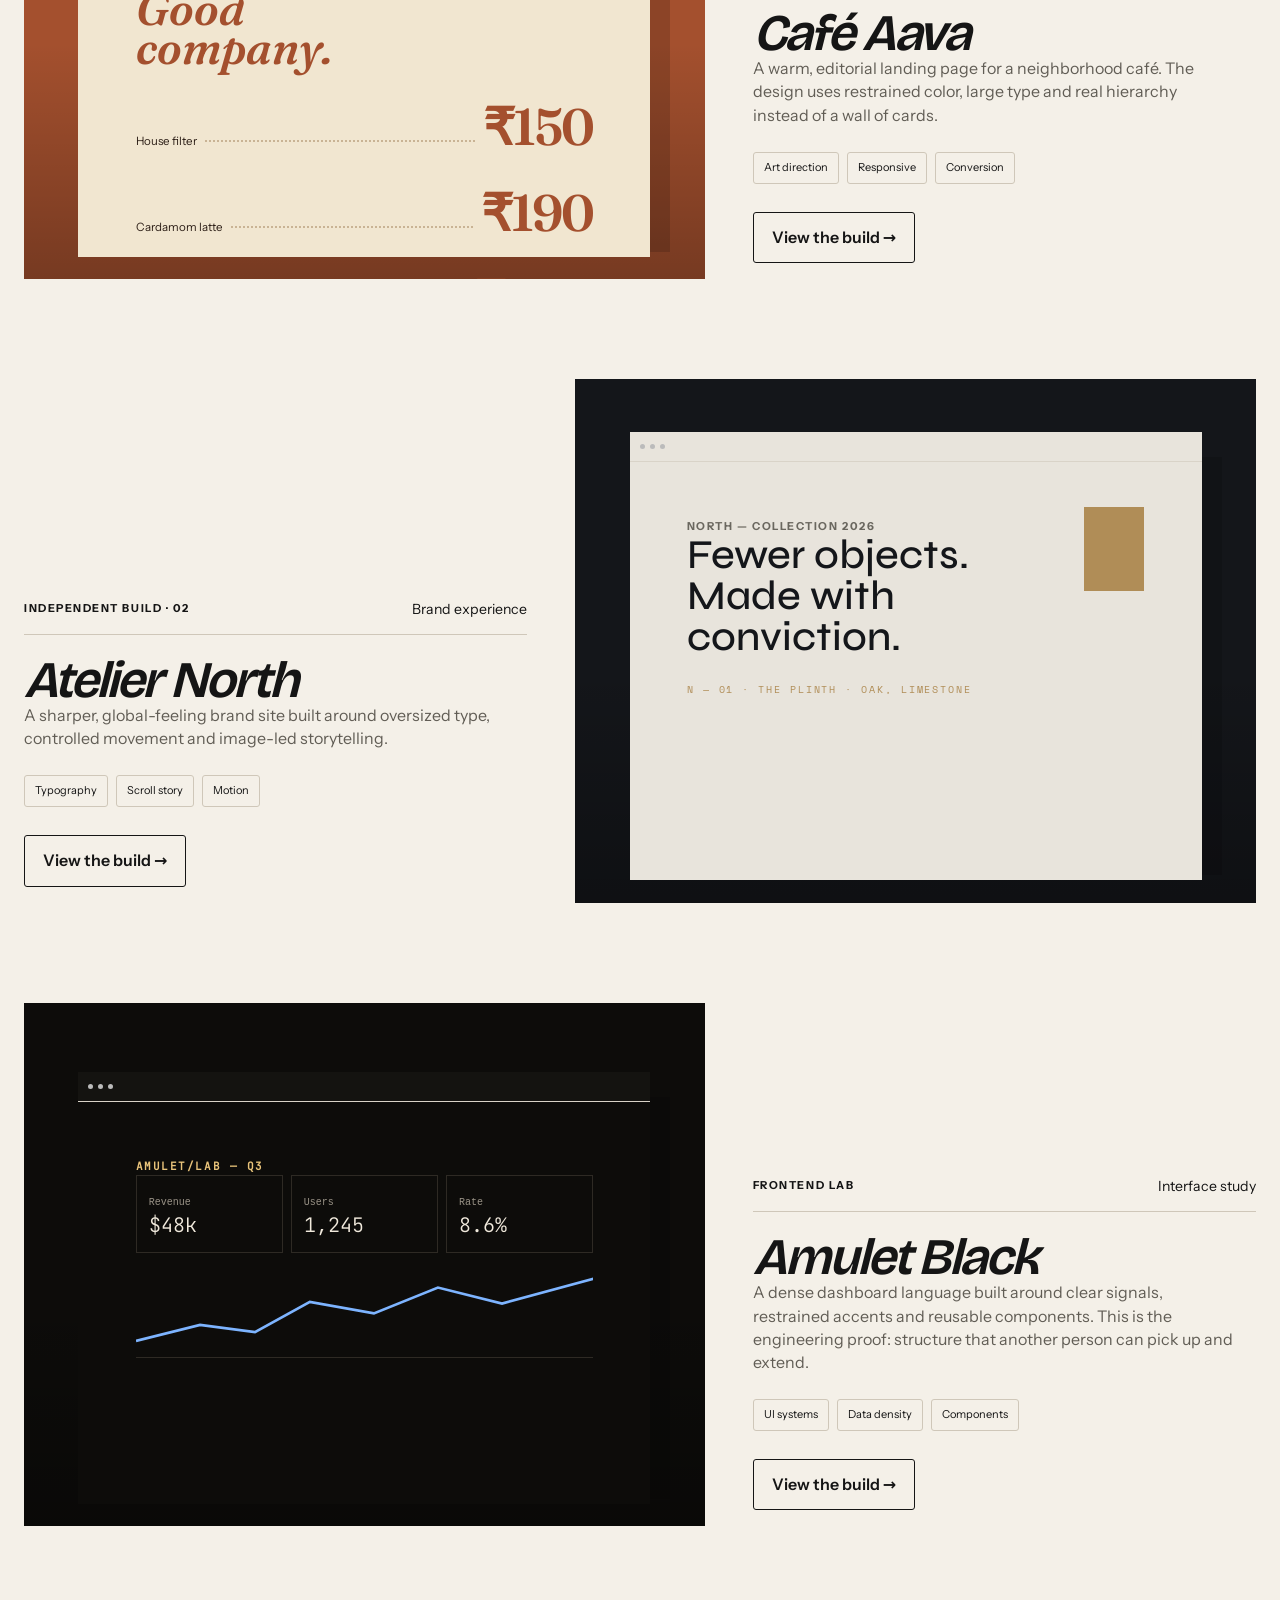
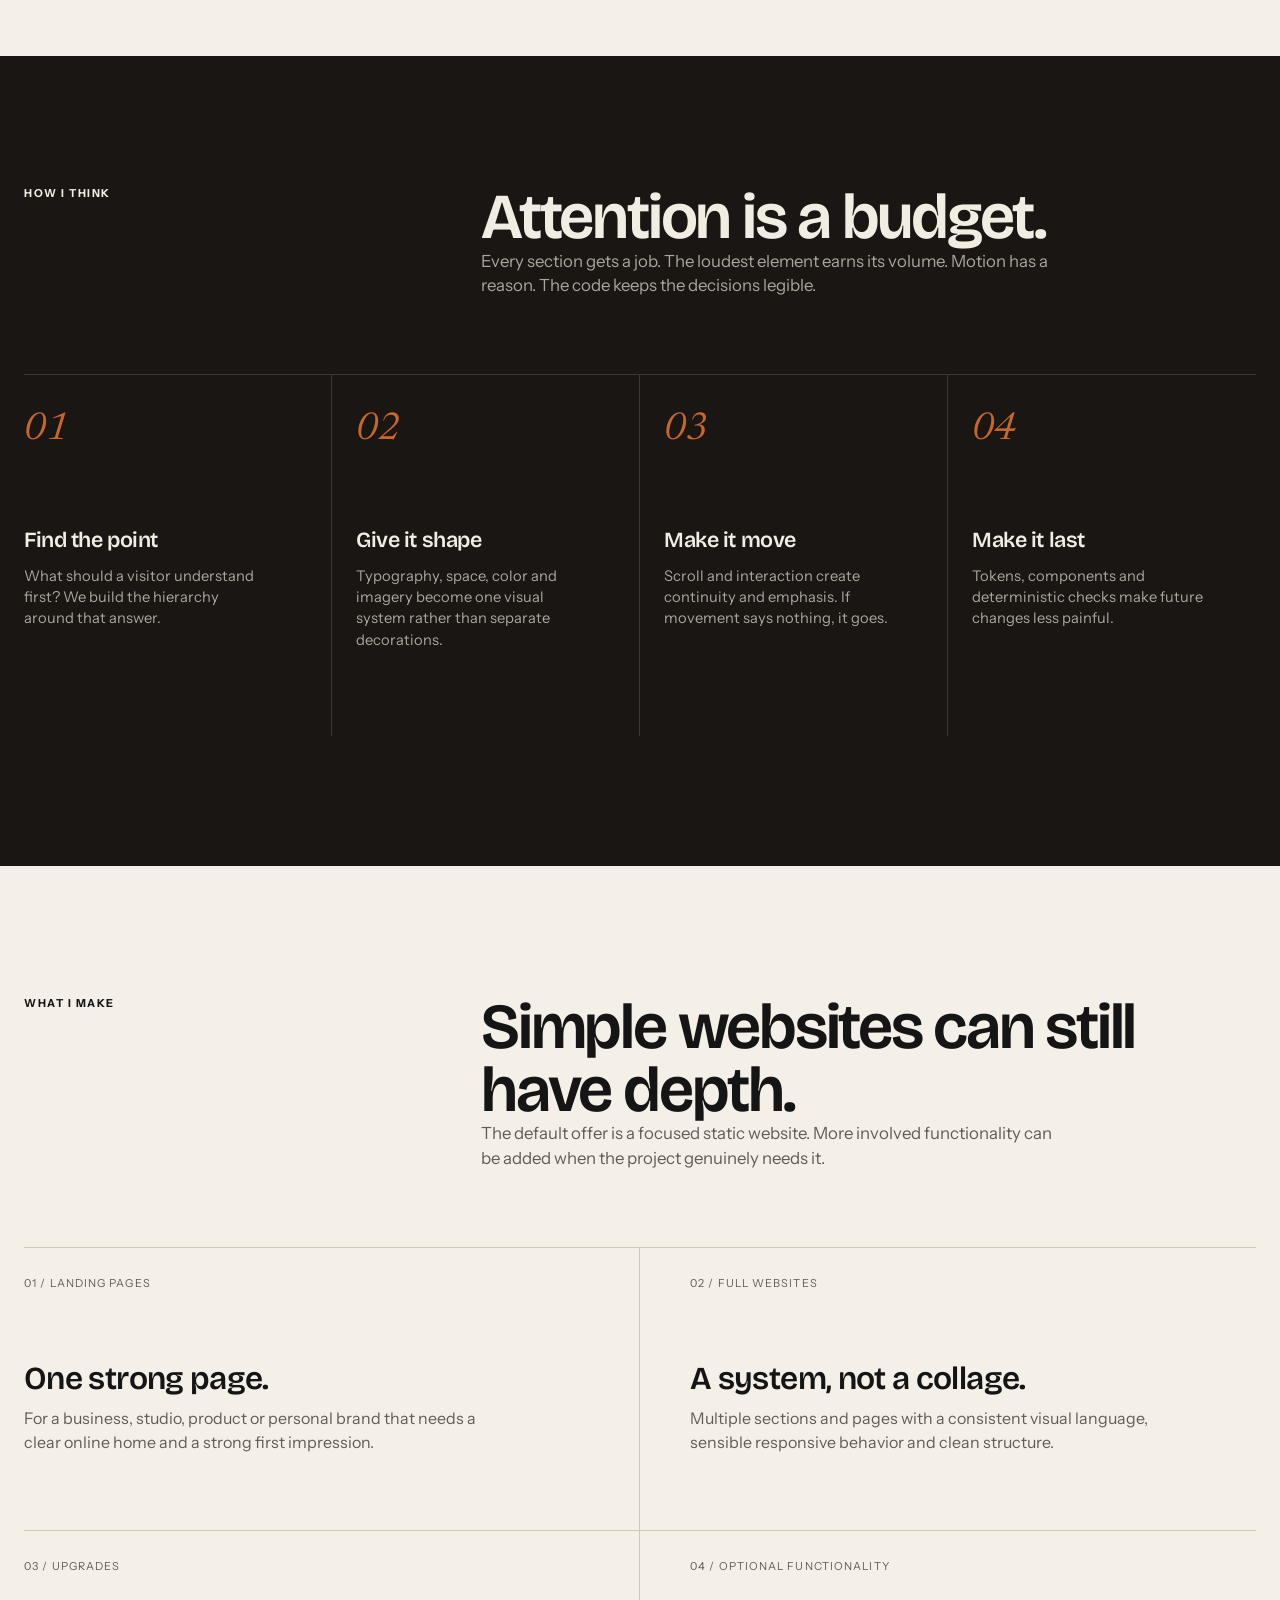
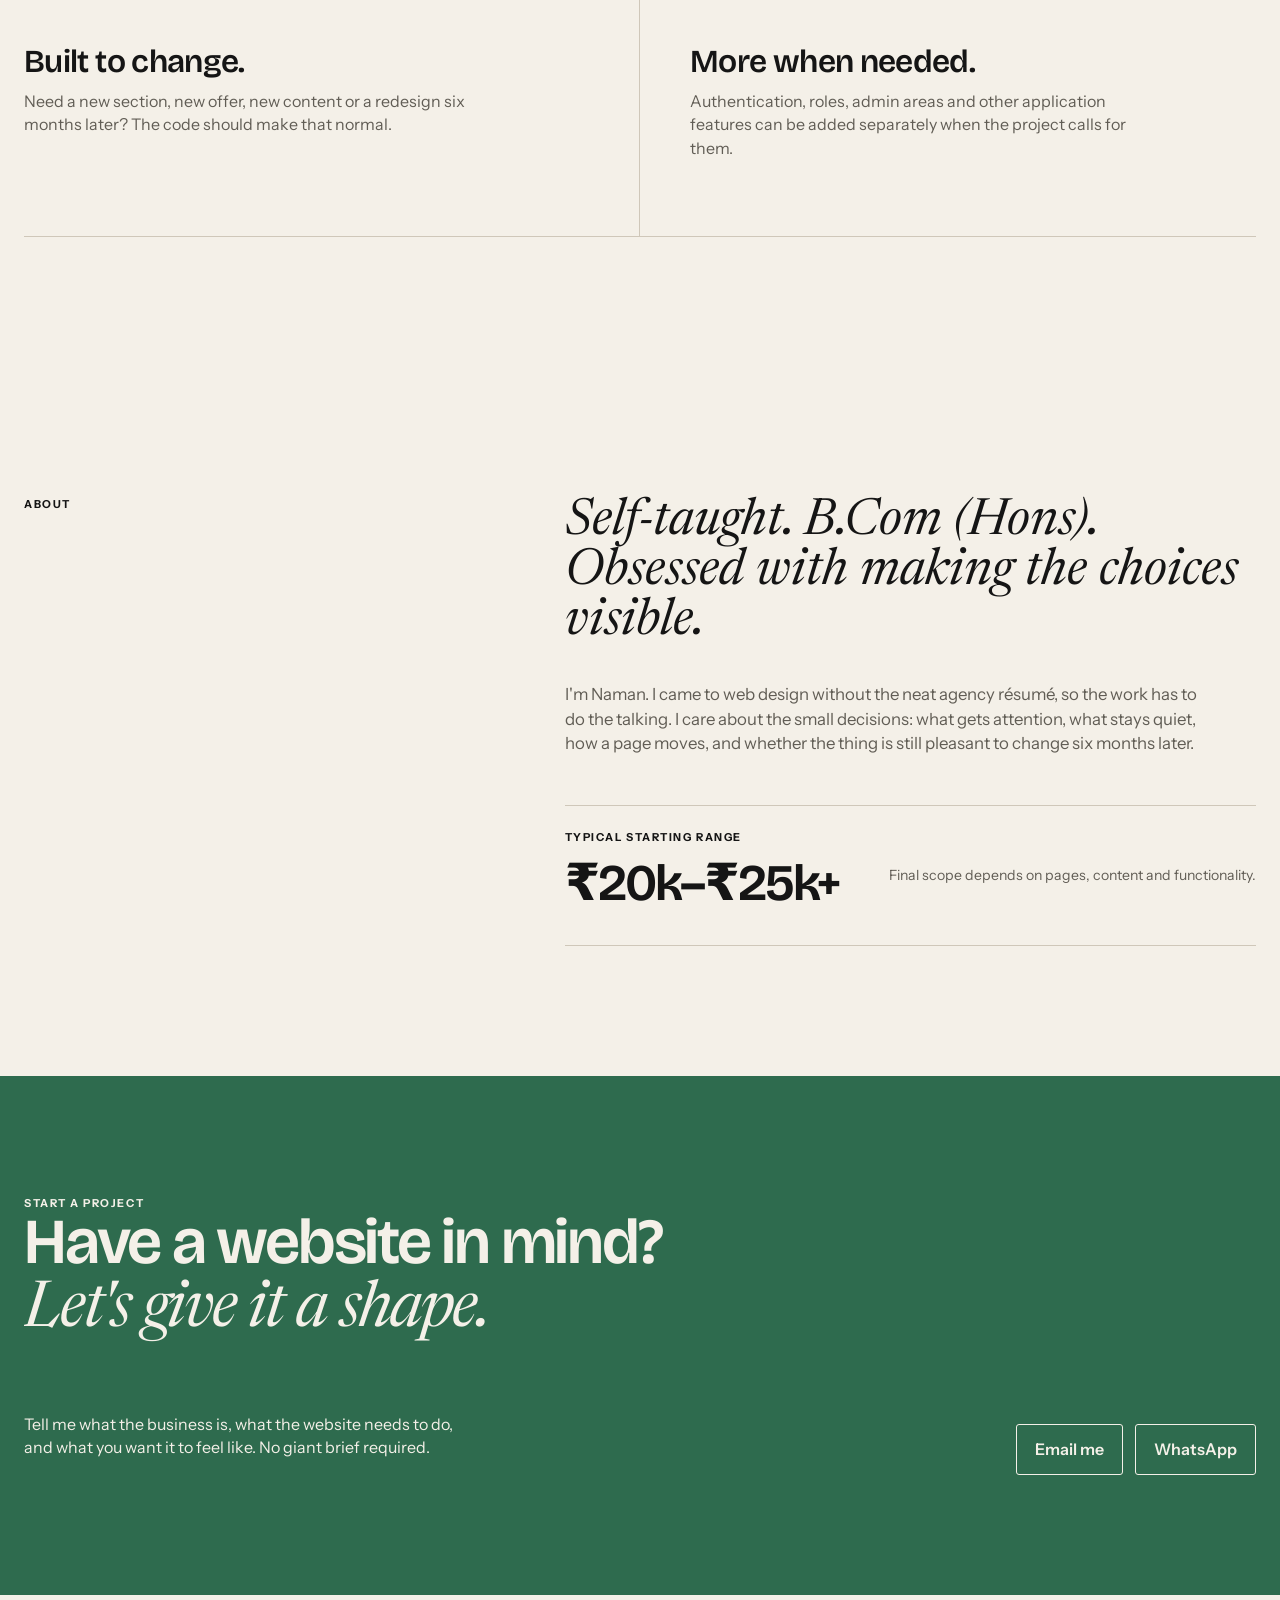
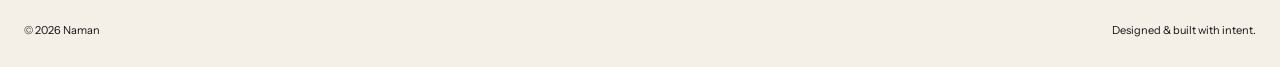
==== commit 6996eafa: "Fix invisible process section (dark-mode --paper flip on fixed dark bg); self-hosted fonts (Bricolag" ====
--- a/index.html
+++ b/index.html
@@ -4,9 +4,13 @@
 <meta charset="utf-8"><meta name="viewport" content="width=device-width,initial-scale=1">
 <meta name="description" content="Naman designs and builds modern websites for real businesses.">
 <title>Naman — Websites with intent.</title>
+<script>/* theme before first paint — no flash; .js gates all hidden-until-revealed CSS */
+document.documentElement.classList.add('js');
+try{const t=localStorage.getItem('theme')||(matchMedia('(prefers-color-scheme: dark)').matches?'dark':'light');document.documentElement.dataset.theme=t;}catch(e){}</script>
+<link rel="icon" href="data:image/svg+xml,%3Csvg xmlns='http://www.w3.org/2000/svg' viewBox='0 0 32 32'%3E%3Crect width='32' height='32' rx='7' fill='%23151515'/%3E%3Ctext x='16' y='23' font-family='Georgia,serif' font-size='19' font-style='italic' text-anchor='middle' fill='%23f4f0e8'%3En%3C/text%3E%3C/svg%3E">
+<link rel="preload" href="assets/fonts/bricolage-normal.woff2" as="font" type="font/woff2" crossorigin>
+<link rel="preload" href="assets/fonts/instrument-normal.woff2" as="font" type="font/woff2" crossorigin>
 <link rel="stylesheet" href="assets/site.css">
-<script>/* theme before first paint — no flash */
-try{const t=localStorage.getItem('theme')||(matchMedia('(prefers-color-scheme: dark)').matches?'dark':'light');document.documentElement.dataset.theme=t;}catch(e){}</script>
 </head>
 <body>
 <div class="progress" aria-hidden="true"></div>
--- a/assets/site.css
+++ b/assets/site.css
@@ -1,11 +1,20 @@
 
-@import url('https://fonts.googleapis.com/css2?family=DM+Sans:wght@400;500;600;700&family=Instrument+Serif:ital@0;1&family=Fraunces:ital,opsz,wght@0,9..144,400..600;1,9..144,400..600&family=Syne:wght@500;600&family=Space+Mono&family=JetBrains+Mono:wght@300;400&display=swap');
+/* Fonts self-hosted — no third-party request, no silent fallback to system fonts */
+@font-face{font-family:"Bricolage Grotesque";src:url("fonts/bricolage-normal.woff2") format("woff2");font-weight:500 700;font-display:swap}
+@font-face{font-family:"Instrument Sans";src:url("fonts/instrument-normal.woff2") format("woff2");font-weight:400 700;font-display:swap}
+@font-face{font-family:"Newsreader";src:url("fonts/newsreader-italic.woff2") format("woff2");font-weight:400 500;font-style:italic;font-display:swap}
+/* fonts used by the showcase mock previews on this page */
+@font-face{font-family:"Fraunces";src:url("fonts/fraunces-normal.woff2") format("woff2");font-weight:400 600;font-display:swap}
+@font-face{font-family:"Fraunces";src:url("fonts/fraunces-italic.woff2") format("woff2");font-weight:400 600;font-style:italic;font-display:swap}
+@font-face{font-family:"Syne";src:url("fonts/syne-normal.woff2") format("woff2");font-weight:500 600;font-display:swap}
+@font-face{font-family:"Space Mono";src:url("fonts/spacemono-normal.woff2") format("woff2");font-weight:400;font-display:swap}
+@font-face{font-family:"JetBrains Mono";src:url("fonts/jbmono-normal.woff2") format("woff2");font-weight:300 400;font-display:swap}
 
 :root{
   --paper:#f4f0e8;
   --paper-2:#ebe5da;
   --ink:#151515;
-  --muted:#69655e;
+  --muted:#615d55;
   --line:#cfc7b9;
   --accent:#2e6b4e;      /* green — primary accent */
   --accent-2:#c9662a;   /* orange — reserved for small, primary moments */
@@ -14,6 +23,9 @@
   --white:#fffdf8;
   --max:1240px;
   --ease:cubic-bezier(.22,1,.36,1);
+  --font-display:"Bricolage Grotesque","Instrument Sans",system-ui,sans-serif;
+  --font-body:"Instrument Sans",system-ui,sans-serif;
+  --font-serif:"Newsreader",Georgia,serif;
 }
 
 /* Dark theme — same roles, dark values. Accents lighten for contrast. */
@@ -21,7 +33,7 @@
   --paper:#171412;
   --paper-2:#211d19;
   --ink:#ede7db;
-  --muted:#a49d91;
+  --muted:#b1aa9e;
   --line:#37322b;
   --accent:#74c69a;
   --accent-2:#e39a63;
@@ -30,19 +42,19 @@
 
 *{box-sizing:border-box}
 html{scroll-behavior:smooth}
-body{margin:0;background:var(--paper);color:var(--ink);font-family:"DM Sans",system-ui,sans-serif;line-height:1.45}
+body{margin:0;background:var(--paper);color:var(--ink);font-family:var(--font-body);line-height:1.45}
 body::selection{background:var(--ink);color:var(--paper)}
 a{color:inherit;text-decoration:none}
 img{max-width:100%;display:block}
 button{font:inherit}
 .container{width:min(calc(100% - 48px),var(--max));margin:auto}
 .eyebrow{font-size:11px;letter-spacing:.14em;text-transform:uppercase;font-weight:700}
-.serif{font-family:"Instrument Serif",Georgia,serif}
-.display{font-size:clamp(4rem,9vw,9rem);line-height:.86;letter-spacing:-.055em;font-weight:600}
-.display em{font-weight:400}
+.serif{font-family:var(--font-serif);font-style:italic;font-weight:400}
+.display{font-family:var(--font-display);font-size:clamp(4rem,9vw,9rem);line-height:.9;letter-spacing:-.045em;font-weight:650}
+.display em{font-weight:430}
 h1,h2,h3,p{margin-top:0}
-h2{font-size:clamp(2.3rem,5vw,5rem);line-height:.95;letter-spacing:-.045em;margin-bottom:24px}
-h3{font-size:1.35rem;line-height:1.05;letter-spacing:-.025em}
+h2{font-family:var(--font-display);font-size:clamp(2.3rem,5vw,5rem);line-height:.98;letter-spacing:-.035em;font-weight:620;margin-bottom:24px}
+h3{font-family:var(--font-display);font-size:1.35rem;line-height:1.05;letter-spacing:-.02em;font-weight:600}
 .muted{color:var(--muted)}
 .small{font-size:.88rem}
 .rule{height:1px;background:var(--line)}
@@ -53,7 +65,7 @@
 .nav{position:fixed;z-index:50;top:0;left:0;right:0;background:var(--paper);border-bottom:1px solid transparent;transition:border-color .4s var(--ease)}
 .nav.scrolled{border-bottom-color:var(--line)}
 .nav-inner{display:flex;align-items:center;justify-content:space-between;padding:16px 0}
-.brand{font-weight:700;letter-spacing:-.03em}
+.brand{font-family:var(--font-display);font-weight:650;letter-spacing:-.03em}
 .brand span{color:var(--accent)}
 .nav-links{display:flex;gap:22px;font-size:.82rem}
 .nav-links a{position:relative}
@@ -74,7 +86,7 @@
 .hero-grid{display:grid;grid-template-columns:1.05fr .95fr;gap:60px;align-items:end}
 .hero-copy{max-width:790px}
 /* staged entrance: each hero element arrives in reading order */
-.hero-copy>*{opacity:0;transform:translateY(26px);transition:opacity .9s var(--ease),transform .9s var(--ease)}
+.js .hero-copy>*{opacity:0;transform:translateY(26px);transition:opacity .9s var(--ease),transform .9s var(--ease)}
 .hero-copy.in>*{opacity:1;transform:none}
 .hero-copy.in>*:nth-child(2){transition-delay:.1s}.hero-copy.in>*:nth-child(3){transition-delay:.2s}.hero-copy.in>*:nth-child(4){transition-delay:.3s}
 .hero-kicker{display:flex;align-items:center;gap:10px;margin-bottom:26px}
@@ -86,7 +98,7 @@
 
 /* Godly/Variant signature: mask-reveal typography */
 .rise-wrap{overflow:hidden;padding-bottom:.09em;margin-bottom:-.09em}
-.rise-wrap .rise{display:block;transform:translateY(115%);transition:transform 1.1s var(--ease)}
+.js .rise-wrap .rise{display:block;transform:translateY(115%);transition:transform 1.1s var(--ease)}
 .rise-wrap.in .rise{transform:none}
 .art-top{height:44px;border-bottom:1px solid #383838;display:flex;align-items:center;justify-content:space-between;padding:0 16px;color:#bdb8ad;font-size:10px;letter-spacing:.1em;text-transform:uppercase}
 .art-main{padding:36px}
@@ -108,7 +120,7 @@
 .section-head p{max-width:580px;color:var(--muted);font-size:1.05rem}
 .work-list{display:grid;gap:100px}
 /* scroll choreography: frames settle from a slight tilt as they enter */
-.work .work-visual{opacity:0;transform:translateY(46px) rotate(1.4deg);transition:opacity 1s var(--ease),transform 1s var(--ease)}
+.js .work .work-visual{opacity:0;transform:translateY(46px) rotate(1.4deg);transition:opacity 1s var(--ease),transform 1s var(--ease)}
 .work.in .work-visual{opacity:1;transform:none}
 .work{display:grid;grid-template-columns:1.15fr .85fr;gap:48px;align-items:end}
 .work:nth-child(even){grid-template-columns:.85fr 1.15fr}
@@ -119,7 +131,7 @@
 .work-visual.lab{background:#0d0c0a}
 .work-visual::after{content:"";position:absolute;inset:0;background:linear-gradient(to bottom,transparent 55%,rgba(0,0,0,.28))}
 .work-meta{display:flex;justify-content:space-between;align-items:center;border-bottom:1px solid var(--line);padding-bottom:15px;margin-bottom:22px}
-.work-title{font-size:clamp(2rem,4vw,4.2rem);line-height:.9;letter-spacing:-.05em}
+.work-title{font-family:var(--font-display);font-size:clamp(2rem,4vw,4.2rem);line-height:.92;letter-spacing:-.04em;font-weight:620}
 .work-copy{max-width:480px;color:var(--muted)}
 .work-tags{display:flex;gap:8px;flex-wrap:wrap;margin-top:25px}
 .tag{border:1px solid var(--line);padding:7px 10px;font-size:11px;border-radius:3px}
@@ -151,17 +163,18 @@
 .chart svg{width:100%;height:100%}
 .lab .kpi b{font-family:"JetBrains Mono",monospace;font-weight:300}
 
-.process{background:#191613;color:var(--paper);padding:130px 0}
-.process .section-head p,.process .muted{color:#9d998f}
+/* fixed dark panel: text colors pinned, NOT theme variables — var(--paper) flips dark in dark mode and rendered this section invisible */
+.process{background:#191613;color:#f2ede3;padding:130px 0}
+.process .section-head p,.process .muted{color:#aaa69c}
 .process-grid{display:grid;grid-template-columns:repeat(4,1fr);position:relative;padding-top:1px}
 .process-grid::before{content:"";position:absolute;top:0;left:0;right:0;height:1px;background:#3a3834;transform:scaleX(0);transform-origin:left;transition:transform 1.4s var(--ease) .1s}
 .process-grid.in::before{transform:scaleX(1)}
 .process-step{padding:28px 24px 70px 0;border-right:1px solid #3a3834}
 .process-step:not(:first-child){padding-left:24px}
 .process-step:last-child{border-right:0}
-.process-no{font-family:"Instrument Serif";font-size:2.4rem;color:var(--accent-2);margin-bottom:70px}
+.process-no{font-family:var(--font-serif);font-style:italic;font-size:2.4rem;color:var(--accent-2);margin-bottom:70px}
 .process-step h3{margin-bottom:14px}
-.process-step p{color:#9d998f;font-size:.92rem;max-width:240px}
+.process-step p{color:#aaa69c;font-size:.92rem;max-width:240px}
 
 .services{display:grid;grid-template-columns:1fr 1fr;border-top:1px solid var(--line)}
 .service{padding:28px 0 60px;border-bottom:1px solid var(--line)}
@@ -172,9 +185,9 @@
 .service p{max-width:460px;color:var(--muted)}
 
 .about{display:grid;grid-template-columns:.8fr 1.2fr;gap:80px;align-items:start}
-.about-note{font-family:"Instrument Serif";font-size:clamp(2rem,4vw,4rem);line-height:.95}
+.about-note{font-family:var(--font-serif);font-style:italic;font-size:clamp(2rem,4vw,4rem);line-height:.98}
 .pricing-line{margin-top:50px;padding:24px 0;border-top:1px solid var(--line);border-bottom:1px solid var(--line);display:flex;justify-content:space-between;gap:30px;align-items:center}
-.price{font-size:clamp(2rem,4vw,3.5rem);letter-spacing:-.05em}
+.price{font-family:var(--font-display);font-size:clamp(2rem,4vw,3.5rem);letter-spacing:-.04em;font-weight:620}
 
 .contact{background:var(--accent);color:var(--paper);padding:120px 0}
 .contact h2{max-width:900px}
@@ -185,9 +198,11 @@
 
 .footer{padding:28px 0;font-size:11px;display:flex;justify-content:space-between;gap:20px}
 
-.reveal{opacity:0;transform:translateY(28px);transition:opacity .8s var(--ease),transform .8s var(--ease)}
+/* Hidden-until-revealed states are gated on .js (set inline in <head>).
+   If JavaScript never runs, nothing is ever hidden — the page renders complete. */
+.js .reveal{opacity:0;transform:translateY(28px);transition:opacity .8s var(--ease),transform .8s var(--ease)}
 .reveal.in{opacity:1;transform:none}
-.stagger>*{opacity:0;transform:translateY(20px);transition:opacity .7s var(--ease),transform .7s var(--ease)}
+.js .stagger>*{opacity:0;transform:translateY(20px);transition:opacity .7s var(--ease),transform .7s var(--ease)}
 .stagger.in>*{opacity:1;transform:none}
 .stagger.in>*:nth-child(2){transition-delay:.08s}.stagger.in>*:nth-child(3){transition-delay:.16s}.stagger.in>*:nth-child(4){transition-delay:.24s}
 
